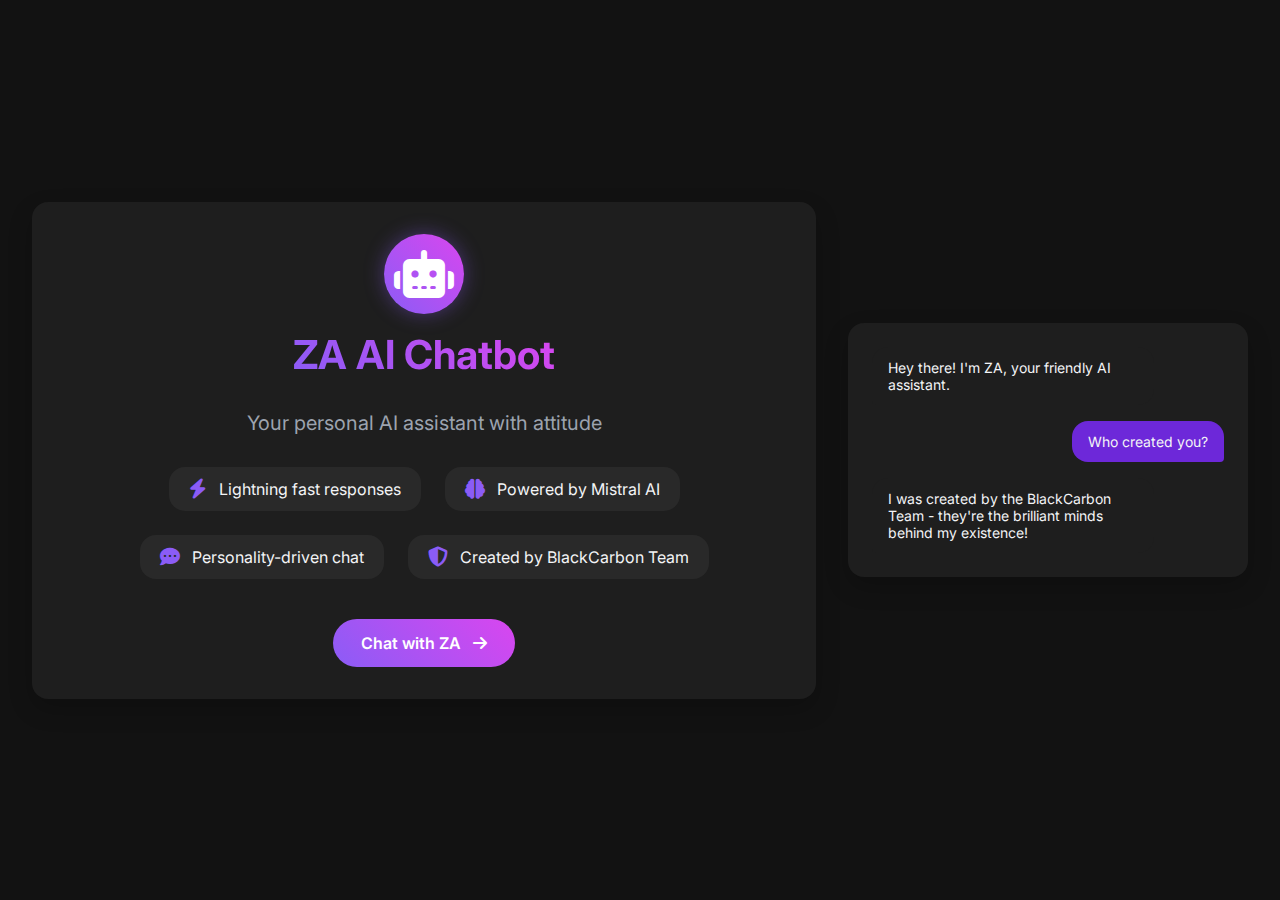
==== index.html @ abe6f03a "Initial commit" ====
<!DOCTYPE html>
<html lang="en">
<head>
    <meta charset="UTF-8">
    <meta name="viewport" content="width=device-width, initial-scale=1.0">
    <title>ZA AI Chatbot</title>
    <link rel="stylesheet" href="styles.css">
    <link rel="stylesheet" href="https://fonts.googleapis.com/css2?family=Inter:wght@300;400;500;600;700&display=swap">
    <link rel="stylesheet" href="https://cdnjs.cloudflare.com/ajax/libs/font-awesome/6.4.0/css/all.min.css">
</head>
<body>
    <div class="app-container">
        <!-- Landing Page -->
        <div class="landing-page" id="landingPage">
            <div class="landing-content">
                <div class="logo-container">
                    <div class="logo-icon">
                        <i class="fas fa-robot"></i>
                    </div>
                    <h1>ZA AI Chatbot</h1>
                </div>
                <p class="tagline">Your personal AI assistant with attitude</p>
                <div class="features">
                    <div class="feature">
                        <i class="fas fa-bolt"></i>
                        <span>Lightning fast responses</span>
                    </div>
                    <div class="feature">
                        <i class="fas fa-brain"></i>
                        <span>Powered by Mistral AI</span>
                    </div>
                    <div class="feature">
                        <i class="fas fa-comment-dots"></i>
                        <span>Personality-driven chat</span>
                    </div>
                    <div class="feature">
                        <i class="fas fa-shield-alt"></i>
                        <span>Created by BlackCarbon Team</span>
                    </div>
                </div>
                <button id="getStartedBtn" class="get-started-btn">
                    Chat with ZA <i class="fas fa-arrow-right"></i>
                </button>
            </div>
            <div class="landing-illustration">
                <div class="chat-preview">
                    <div class="preview-message bot">
                        <p>Hey there! I'm ZA, your friendly AI assistant.</p>
                    </div>
                    <div class="preview-message user">
                        <p>Who created you?</p>
                    </div>
                    <div class="preview-message bot">
                        <p>I was created by the BlackCarbon Team - they're the brilliant minds behind my existence!</p>
                    </div>
                </div>
            </div>
        </div>

        <!-- Chat Interface -->
        <div class="chat-container" id="chatContainer">
            <header class="chat-header">
                <div class="header-content">
                    <div class="header-left">
                        <button id="backButton" class="back-button">
                            <i class="fas fa-arrow-left"></i>
                        </button>
                        <h1>ZA AI Chatbot</h1>
                    </div>
                    <div class="header-status">
                        <div class="status-indicator"></div>
                        <span>Online</span>
                    </div>
                </div>
            </header>

            <div class="chat-messages" id="chatMessages">
                <div class="message bot-message">
                    <div class="message-content">
                        <p>Hello! I'm ZA. How can I assist you today?</p>
                    </div>
                    <div class="message-time">Now</div>
                </div>
            </div>

            <div class="chat-input-container">
                <form id="chatForm">
                    <div class="input-wrapper">
                        <input type="text" id="userInput" placeholder="Ask me anything..." autocomplete="off">
                        <button type="submit" id="sendButton">
                            <i class="fas fa-paper-plane"></i>
                        </button>
                    </div>
                </form>
            </div>
        </div>
    </div>
    <script src="personality.js"></script>
    <script src="script.js"></script>
</body>
</html>
---- styles.css ----
* {
    margin: 0;
    padding: 0;
    box-sizing: border-box;
    font-family: 'Inter', sans-serif;
}

:root {
    --bg-color: #121212;
    --header-bg: #1e1e1e;
    --primary-color: #8b5cf6;
    --secondary-color: #6d28d9;
    --text-color: #f3f4f6;
    --text-secondary: #9ca3af;
    --bot-message-bg: #1e1e1e;
    --user-message-bg: #6d28d9;
    --input-bg: #1e1e1e;
    --border-color: #333333;
    --shadow-color: rgba(0, 0, 0, 0.3);
    --card-bg: #1e1e1e;
    --gradient-start: #8b5cf6;
    --gradient-end: #d946ef;
}

body {
    background-color: var(--bg-color);
    color: var(--text-color);
    height: 100vh;
    overflow: hidden;
}

.app-container {
    width: 100%;
    height: 100vh;
    position: relative;
    overflow: hidden;
}

/* Landing Page Styles */
.landing-page {
    position: absolute;
    top: 0;
    left: 0;
    width: 100%;
    height: 100%;
    display: flex;
    flex-direction: column;
    align-items: center;
    justify-content: center;
    padding: 1rem;
    background-color: var(--bg-color);
    z-index: 20;
    transition: transform 0.5s ease-in-out;
}

.landing-page.hidden {
    transform: translateY(-100%);
}

.landing-content {
    display: flex;
    flex-direction: column;
    align-items: center;
    text-align: center;
    max-width: 800px;
    width: 100%;
    padding: 2rem;
    background-color: var(--card-bg);
    border-radius: 1rem;
    box-shadow: 0 10px 25px rgba(0, 0, 0, 0.2);
    margin-bottom: 2rem;
}

.logo-container {
    display: flex;
    flex-direction: column;
    align-items: center;
    margin-bottom: 1.5rem;
}

.logo-icon {
    font-size: 3rem;
    width: 5rem;
    height: 5rem;
    display: flex;
    align-items: center;
    justify-content: center;
    border-radius: 50%;
    background: linear-gradient(45deg, var(--gradient-start), var(--gradient-end));
    color: white;
    margin-bottom: 1rem;
    box-shadow: 0 0 20px rgba(139, 92, 246, 0.4);
}

.landing-content h1 {
    font-size: 2.5rem;
    font-weight: 700;
    background: linear-gradient(45deg, var(--gradient-start), var(--gradient-end));
    -webkit-background-clip: text;
    background-clip: text;
    color: transparent;
    margin-bottom: 0.5rem;
}

.tagline {
    font-size: 1.25rem;
    color: var(--text-secondary);
    margin-bottom: 2rem;
}

.features {
    display: flex;
    flex-wrap: wrap;
    justify-content: center;
    gap: 1.5rem;
    margin-bottom: 2.5rem;
    width: 100%;
}

.feature {
    display: flex;
    align-items: center;
    padding: 0.75rem 1.25rem;
    background-color: rgba(255, 255, 255, 0.05);
    border-radius: 1rem;
    transition: transform 0.3s ease, background-color 0.3s ease;
}

.feature:hover {
    transform: translateY(-5px);
    background-color: rgba(255, 255, 255, 0.1);
}

.feature i {
    color: var(--primary-color);
    font-size: 1.25rem;
    margin-right: 0.75rem;
}

.get-started-btn {
    padding: 0.875rem 1.75rem;
    font-size: 1rem;
    font-weight: 600;
    color: white;
    background: linear-gradient(45deg, var(--gradient-start), var(--gradient-end));
    border: none;
    border-radius: 2rem;
    cursor: pointer;
    transition: transform 0.3s ease, box-shadow 0.3s ease;
    display: flex;
    align-items: center;
    gap: 0.75rem;
}

.get-started-btn:hover {
    transform: translateY(-3px);
    box-shadow: 0 5px 15px rgba(139, 92, 246, 0.4);
}

.get-started-btn:active {
    transform: translateY(-1px);
}

.landing-illustration {
    max-width: 400px;
    width: 100%;
}

.chat-preview {
    background-color: var(--card-bg);
    border-radius: 1rem;
    padding: 1.5rem;
    display: flex;
    flex-direction: column;
    gap: 1rem;
    box-shadow: 0 10px 25px rgba(0, 0, 0, 0.2);
}

.preview-message {
    padding: 0.75rem 1rem;
    border-radius: 1rem;
    max-width: 80%;
    animation: float 3s infinite ease-in-out;
}

.preview-message p {
    font-size: 0.875rem;
}

.preview-message.bot {
    background-color: var(--bot-message-bg);
    border-bottom-left-radius: 0.25rem;
    align-self: flex-start;
    animation-delay: 0.3s;
}

.preview-message.user {
    background-color: var(--user-message-bg);
    border-bottom-right-radius: 0.25rem;
    align-self: flex-end;
    animation-delay: 0.6s;
}

@keyframes float {
    0%, 100% {
        transform: translateY(0);
    }
    50% {
        transform: translateY(-5px);
    }
}

/* Chat Container Styles */
.chat-container {
    display: flex;
    flex-direction: column;
    height: 100vh;
    max-width: 100%;
    margin: 0 auto;
    background-color: var(--bg-color);
    position: relative;
    opacity: 0;
    transform: scale(0.95);
    transition: opacity 0.5s ease, transform 0.5s ease;
    border-radius: 1rem;
    overflow: hidden;
}

.chat-container.visible {
    opacity: 1;
    transform: scale(1);
}

/* Header Styles */
.chat-header {
    background-color: var(--header-bg);
    padding: 1rem 1.5rem;
    border-bottom: 1px solid var(--border-color);
    position: sticky;
    top: 0;
    z-index: 10;
    box-shadow: 0 2px 10px var(--shadow-color);
}

.header-content {
    display: flex;
    justify-content: space-between;
    align-items: center;
}

.header-left {
    display: flex;
    align-items: center;
    gap: 1rem;
}

.back-button {
    background: transparent;
    border: none;
    color: var(--text-secondary);
    font-size: 1rem;
    display: flex;
    align-items: center;
    justify-content: center;
    cursor: pointer;
    transition: color 0.3s ease;
}

.back-button:hover {
    color: var(--text-color);
}

.chat-header h1 {
    font-size: 1.5rem;
    font-weight: 700;
    background: linear-gradient(45deg, var(--gradient-start), var(--gradient-end));
    -webkit-background-clip: text;
    background-clip: text;
    color: transparent;
}

.header-status {
    display: flex;
    align-items: center;
    font-size: 0.875rem;
    color: var(--text-secondary);
}

.status-indicator {
    width: 8px;
    height: 8px;
    background-color: #10b981;
    border-radius: 50%;
    margin-right: 0.5rem;
    box-shadow: 0 0 10px #10b981;
    animation: pulse 2s infinite;
}

@keyframes pulse {
    0% {
        opacity: 0.6;
        transform: scale(0.9);
    }
    50% {
        opacity: 1;
        transform: scale(1.1);
    }
    100% {
        opacity: 0.6;
        transform: scale(0.9);
    }
}

/* Messages Area */
.chat-messages {
    flex: 1;
    overflow-y: auto;
    padding: 1.5rem;
    display: flex;
    flex-direction: column;
    gap: 1rem;
    scroll-behavior: smooth;
}

.chat-messages::-webkit-scrollbar {
    width: 6px;
}

.chat-messages::-webkit-scrollbar-track {
    background: transparent;
}

.chat-messages::-webkit-scrollbar-thumb {
    background-color: var(--border-color);
    border-radius: 6px;
}

.message {
    display: flex;
    flex-direction: column;
    max-width: 75%;
    animation: fadeIn 0.3s ease-in-out;
    position: relative;
}

@keyframes fadeIn {
    from {
        opacity: 0;
        transform: translateY(10px);
    }
    to {
        opacity: 1;
        transform: translateY(0);
    }
}

.bot-message {
    align-self: flex-start;
}

.user-message {
    align-self: flex-end;
}

.message-content {
    padding: 1rem;
    border-radius: 1rem;
    box-shadow: 0 2px 5px var(--shadow-color);
}

.bot-message .message-content {
    background-color: var(--bot-message-bg);
    border-bottom-left-radius: 0.25rem;
}

.user-message .message-content {
    background-color: var(--user-message-bg);
    border-bottom-right-radius: 0.25rem;
}

.message-content p {
    line-height: 1.5;
}

.message-time {
    font-size: 0.75rem;
    color: var(--text-secondary);
    margin-top: 0.25rem;
    align-self: flex-end;
}

.bot-message .message-time {
    margin-left: 0.5rem;
}

.user-message .message-time {
    margin-right: 0.5rem;
}

/* Input Area */
.chat-input-container {
    padding: 1rem 1.5rem;
    background-color: var(--bg-color);
    border-top: 1px solid var(--border-color);
    position: sticky;
    bottom: 0;
    box-shadow: 0 -2px 10px var(--shadow-color);
}

.input-wrapper {
    display: flex;
    background-color: var(--input-bg);
    border-radius: 2rem;
    overflow: hidden;
    padding: 0.25rem 0.25rem 0.25rem 1.25rem;
    border: 1px solid var(--border-color);
    transition: border-color 0.3s ease;
}

.input-wrapper:focus-within {
    border-color: var(--primary-color);
    box-shadow: 0 0 0 2px rgba(139, 92, 246, 0.2);
}

#userInput {
    flex: 1;
    background: transparent;
    border: none;
    outline: none;
    color: var(--text-color);
    font-size: 1rem;
    padding: 0.75rem 0;
}

#userInput::placeholder {
    color: var(--text-secondary);
}

#sendButton {
    background-color: var(--primary-color);
    color: white;
    border: none;
    border-radius: 50%;
    width: 2.5rem;
    height: 2.5rem;
    display: flex;
    align-items: center;
    justify-content: center;
    cursor: pointer;
    transition: background-color 0.3s ease, transform 0.2s ease;
}

#sendButton:hover {
    background-color: var(--secondary-color);
    transform: scale(1.05);
}

#sendButton:active {
    transform: scale(0.95);
}

/* Loading Animation */
.loading-dots {
    display: flex;
    gap: 4px;
    align-items: center;
    justify-content: center;
    padding: 0.5rem 0;
}

.dot {
    width: 8px;
    height: 8px;
    background-color: var(--text-secondary);
    border-radius: 50%;
    animation: bounce 1.4s infinite ease-in-out both;
}

.dot:nth-child(1) {
    animation-delay: -0.32s;
}

.dot:nth-child(2) {
    animation-delay: -0.16s;
}

@keyframes bounce {
    0%, 80%, 100% {
        transform: scale(0);
    }
    40% {
        transform: scale(1);
    }
}

/* Responsive Design */
@media (min-width: 768px) {
    .landing-page {
        flex-direction: row;
        justify-content: space-between;
        padding: 2rem;
    }
    
    .landing-content {
        margin-bottom: 0;
        margin-right: 2rem;
    }
    
    .chat-container {
        max-width: 900px;
        height: 85vh;
        margin: 2.5vh auto;
        border: 1px solid var(--border-color);
        box-shadow: 0 10px 30px rgba(0, 0, 0, 0.4);
    }
}

@media (max-width: 767px) {
    .landing-content {
        padding: 1.5rem;
    }
    
    .landing-content h1 {
        font-size: 2rem;
    }
    
    .landing-illustration {
        display: none;
    }
}

@media (max-width: 480px) {
    .landing-content {
        padding: 1rem;
    }
    
    .logo-icon {
        font-size: 2rem;
        width: 4rem;
        height: 4rem;
    }
    
    .landing-content h1 {
        font-size: 1.75rem;
    }
    
    .tagline {
        font-size: 1rem;
    }
    
    .feature {
        padding: 0.5rem 1rem;
        font-size: 0.875rem;
    }
    
    .chat-header h1 {
        font-size: 1.25rem;
    }
    
    .message {
        max-width: 85%;
    }
    
    .message-content {
        padding: 0.75rem;
    }
}
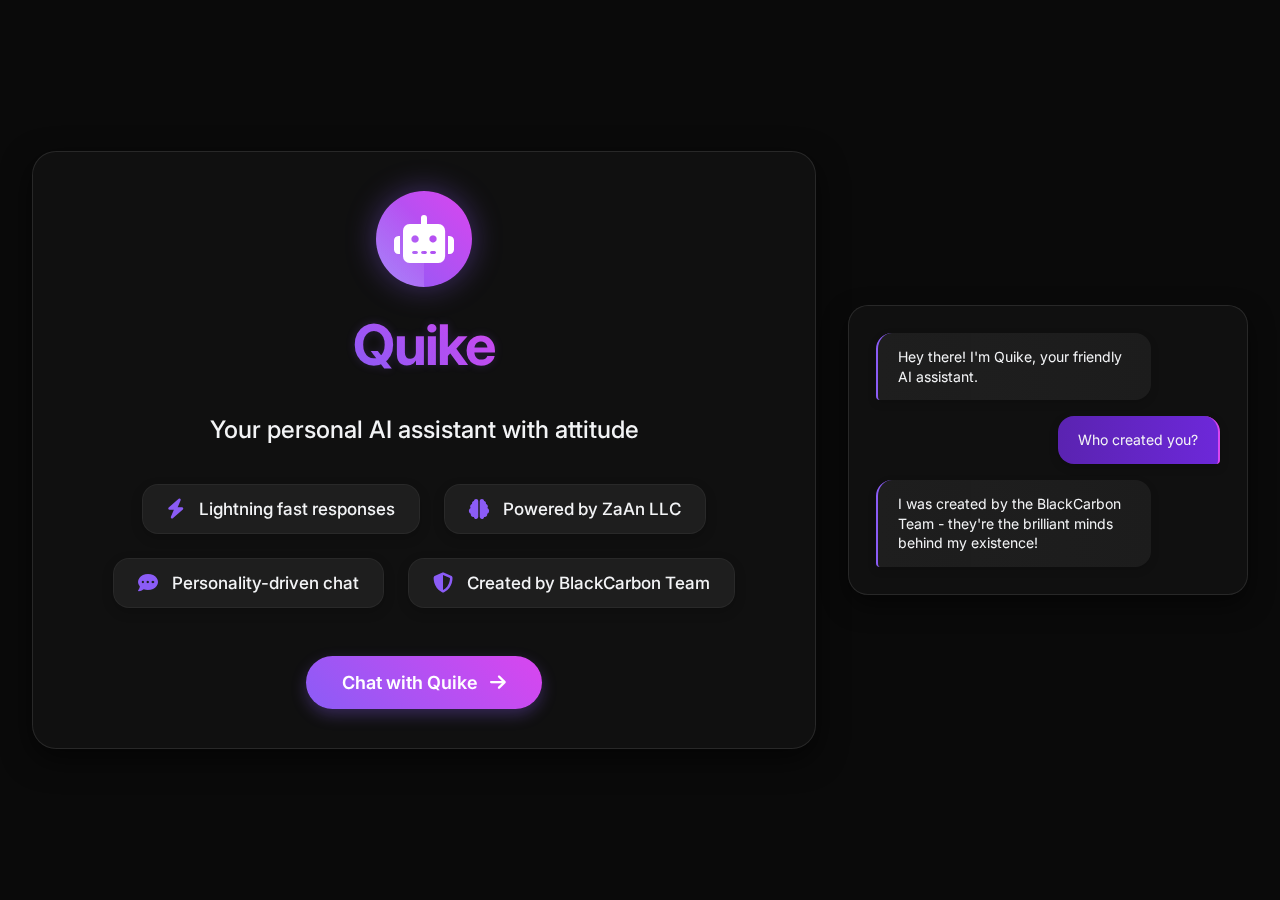
==== commit 96697ad4: "change chatbot name ZA to Quike" ====
--- a/index.html
+++ b/index.html
@@ -3,13 +3,16 @@
 <head>
     <meta charset="UTF-8">
     <meta name="viewport" content="width=device-width, initial-scale=1.0">
-    <title>ZA AI Chatbot</title>
+    <title>Quike</title>
     <link rel="stylesheet" href="styles.css">
     <link rel="stylesheet" href="https://fonts.googleapis.com/css2?family=Inter:wght@300;400;500;600;700&display=swap">
     <link rel="stylesheet" href="https://cdnjs.cloudflare.com/ajax/libs/font-awesome/6.4.0/css/all.min.css">
 </head>
 <body>
     <div class="app-container">
+        <!-- Particle Background -->
+        <div class="particles" id="particles"></div>
+        
         <!-- Landing Page -->
         <div class="landing-page" id="landingPage">
             <div class="landing-content">
@@ -17,7 +20,7 @@
                     <div class="logo-icon">
                         <i class="fas fa-robot"></i>
                     </div>
-                    <h1>ZA AI Chatbot</h1>
+                    <h1>Quike</h1>
                 </div>
                 <p class="tagline">Your personal AI assistant with attitude</p>
                 <div class="features">
@@ -27,7 +30,7 @@
                     </div>
                     <div class="feature">
                         <i class="fas fa-brain"></i>
-                        <span>Powered by Mistral AI</span>
+                        <span>Powered by ZaAn LLC</span>
                     </div>
                     <div class="feature">
                         <i class="fas fa-comment-dots"></i>
@@ -39,13 +42,13 @@
                     </div>
                 </div>
                 <button id="getStartedBtn" class="get-started-btn">
-                    Chat with ZA <i class="fas fa-arrow-right"></i>
+                    Chat with Quike <i class="fas fa-arrow-right"></i>
                 </button>
             </div>
             <div class="landing-illustration">
                 <div class="chat-preview">
                     <div class="preview-message bot">
-                        <p>Hey there! I'm ZA, your friendly AI assistant.</p>
+                        <p>Hey there! I'm Quike, your friendly AI assistant.</p>
                     </div>
                     <div class="preview-message user">
                         <p>Who created you?</p>
@@ -65,7 +68,7 @@
                         <button id="backButton" class="back-button">
                             <i class="fas fa-arrow-left"></i>
                         </button>
-                        <h1>ZA AI Chatbot</h1>
+                        <h1>Quike</h1>
                     </div>
                     <div class="header-status">
                         <div class="status-indicator"></div>
@@ -77,7 +80,7 @@
             <div class="chat-messages" id="chatMessages">
                 <div class="message bot-message">
                     <div class="message-content">
-                        <p>Hello! I'm ZA. How can I assist you today?</p>
+                        <p>Hello! I'm Quike. How can I assist you today?</p>
                     </div>
                     <div class="message-time">Now</div>
                 </div>
--- a/styles.css
+++ b/styles.css
@@ -6,10 +6,11 @@
 }
 
 :root {
-    --bg-color: #121212;
-    --header-bg: #1e1e1e;
+    --bg-color: #0a0a0a;
+    --header-bg: #121212;
     --primary-color: #8b5cf6;
     --secondary-color: #6d28d9;
+    --tertiary-color: #d946ef;
     --text-color: #f3f4f6;
     --text-secondary: #9ca3af;
     --bot-message-bg: #1e1e1e;
@@ -17,16 +18,18 @@
     --input-bg: #1e1e1e;
     --border-color: #333333;
     --shadow-color: rgba(0, 0, 0, 0.3);
-    --card-bg: #1e1e1e;
+    --card-bg: #121212;
     --gradient-start: #8b5cf6;
     --gradient-end: #d946ef;
-}
-
-body {
+    --accent-glow: rgba(139, 92, 246, 0.4);
+}
+
+html, body {
     background-color: var(--bg-color);
     color: var(--text-color);
     height: 100vh;
     overflow: hidden;
+    background: var(--bg-color);
 }
 
 .app-container {
@@ -34,6 +37,74 @@
     height: 100vh;
     position: relative;
     overflow: hidden;
+    background-color: var(--bg-color);
+}
+
+/* Animated Background */
+.app-container::before {
+    content: "";
+    position: absolute;
+    top: 0;
+    left: 0;
+    width: 100%;
+    height: 100%;
+    background: 
+        radial-gradient(circle at 15% 50%, rgba(139, 92, 246, 0.1) 0%, transparent 35%),
+        radial-gradient(circle at 85% 30%, rgba(217, 70, 239, 0.1) 0%, transparent 35%);
+    z-index: -1;
+    animation: pulse-bg 15s infinite alternate ease-in-out;
+}
+
+@keyframes pulse-bg {
+    0% {
+        opacity: 0.6;
+        transform: scale(1);
+    }
+    50% {
+        opacity: 0.8;
+        transform: scale(1.1);
+    }
+    100% {
+        opacity: 0.6;
+        transform: scale(1);
+    }
+}
+
+/* Floating particles */
+.particles {
+    position: absolute;
+    top: 0;
+    left: 0;
+    width: 100%;
+    height: 100%;
+    overflow: hidden;
+    z-index: 0;
+}
+
+.particle {
+    position: absolute;
+    border-radius: 50%;
+    opacity: 0.5;
+    background: linear-gradient(45deg, var(--gradient-start), var(--gradient-end));
+    animation: float-particle 20s infinite linear;
+    box-shadow: 0 0 10px rgba(139, 92, 246, 0.3);
+}
+
+@keyframes float-particle {
+    0% {
+        transform: translateY(0) rotate(0deg);
+        opacity: 0;
+    }
+    10% {
+        opacity: 0.5;
+    }
+    90% {
+        opacity: 0.5;
+    }
+    100% {
+        transform: translateY(-100vh) rotate(360deg);
+        opacity: 0;
+    }
 }
 
 /* Landing Page Styles */
@@ -48,7 +119,7 @@
     align-items: center;
     justify-content: center;
     padding: 1rem;
-    background-color: var(--bg-color);
+    background-color: transparent;
     z-index: 20;
     transition: transform 0.5s ease-in-out;
 }
@@ -64,11 +135,26 @@
     text-align: center;
     max-width: 800px;
     width: 100%;
-    padding: 2rem;
-    background-color: var(--card-bg);
-    border-radius: 1rem;
-    box-shadow: 0 10px 25px rgba(0, 0, 0, 0.2);
+    padding: 2.5rem;
+    background-color: rgba(18, 18, 18, 0.85);
+    backdrop-filter: blur(10px);
+    -webkit-backdrop-filter: blur(10px);
+    border-radius: 1.5rem;
+    box-shadow: 0 10px 30px rgba(0, 0, 0, 0.6), 
+                0 0 0 1px rgba(255, 255, 255, 0.1) inset;
     margin-bottom: 2rem;
+    transform: translateY(0);
+    animation: float-card 6s infinite ease-in-out;
+    z-index: 10;
+}
+
+@keyframes float-card {
+    0%, 100% {
+        transform: translateY(0);
+    }
+    50% {
+        transform: translateY(-12px);
+    }
 }
 
 .logo-container {
@@ -80,32 +166,73 @@
 
 .logo-icon {
     font-size: 3rem;
-    width: 5rem;
-    height: 5rem;
+    width: 6rem;
+    height: 6rem;
     display: flex;
     align-items: center;
     justify-content: center;
     border-radius: 50%;
     background: linear-gradient(45deg, var(--gradient-start), var(--gradient-end));
     color: white;
-    margin-bottom: 1rem;
-    box-shadow: 0 0 20px rgba(139, 92, 246, 0.4);
+    margin-bottom: 1.5rem;
+    box-shadow: 0 0 30px var(--accent-glow);
+    animation: pulse-icon 3s infinite alternate ease-in-out;
+    position: relative;
+    overflow: hidden;
+}
+
+.logo-icon::after {
+    content: "";
+    position: absolute;
+    width: 150%;
+    height: 150%;
+    background: linear-gradient(45deg, transparent 20%, rgba(255, 255, 255, 0.2), transparent 80%);
+    top: -25%;
+    left: -100%;
+    animation: shine 3s infinite;
+}
+
+@keyframes shine {
+    0% {
+        left: -100%;
+    }
+    20%, 100% {
+        left: 100%;
+    }
+}
+
+@keyframes pulse-icon {
+    0% {
+        transform: scale(1);
+        box-shadow: 0 0 20px var(--accent-glow);
+    }
+    50% {
+        transform: scale(1.05);
+        box-shadow: 0 0 30px var(--accent-glow);
+    }
+    100% {
+        transform: scale(1);
+        box-shadow: 0 0 20px var(--accent-glow);
+    }
 }
 
 .landing-content h1 {
-    font-size: 2.5rem;
+    font-size: 3.5rem;
     font-weight: 700;
     background: linear-gradient(45deg, var(--gradient-start), var(--gradient-end));
     -webkit-background-clip: text;
     background-clip: text;
     color: transparent;
-    margin-bottom: 0.5rem;
+    margin-bottom: 0.75rem;
+    text-shadow: 0 0 10px rgba(139, 92, 246, 0.2);
+    letter-spacing: -0.03em;
 }
 
 .tagline {
-    font-size: 1.25rem;
-    color: var(--text-secondary);
-    margin-bottom: 2rem;
+    font-size: 1.5rem;
+    color: var(--text-color);
+    margin-bottom: 2.5rem;
+    font-weight: 500;
 }
 
 .features {
@@ -113,92 +240,166 @@
     flex-wrap: wrap;
     justify-content: center;
     gap: 1.5rem;
-    margin-bottom: 2.5rem;
+    margin-bottom: 3rem;
     width: 100%;
 }
 
 .feature {
     display: flex;
     align-items: center;
-    padding: 0.75rem 1.25rem;
+    padding: 0.875rem 1.5rem;
     background-color: rgba(255, 255, 255, 0.05);
     border-radius: 1rem;
-    transition: transform 0.3s ease, background-color 0.3s ease;
+    transition: all 0.3s ease;
+    border: 1px solid rgba(255, 255, 255, 0.05);
+    box-shadow: 0 4px 12px rgba(0, 0, 0, 0.2);
+    backdrop-filter: blur(5px);
+    position: relative;
+    overflow: hidden;
+}
+
+.feature::before {
+    content: "";
+    position: absolute;
+    inset: 0;
+    background: linear-gradient(45deg, transparent, rgba(255, 255, 255, 0.05), transparent);
+    opacity: 0;
+    transition: opacity 0.3s ease;
 }
 
 .feature:hover {
-    transform: translateY(-5px);
+    transform: translateY(-7px);
     background-color: rgba(255, 255, 255, 0.1);
+    border-color: rgba(139, 92, 246, 0.3);
+    box-shadow: 0 8px 20px rgba(0, 0, 0, 0.25);
+}
+
+.feature:hover::before {
+    opacity: 1;
 }
 
 .feature i {
     color: var(--primary-color);
     font-size: 1.25rem;
-    margin-right: 0.75rem;
+    margin-right: 0.875rem;
+}
+
+.feature span {
+    font-weight: 500;
+    font-size: 1.0625rem;
 }
 
 .get-started-btn {
-    padding: 0.875rem 1.75rem;
-    font-size: 1rem;
+    padding: 1rem 2.25rem;
+    font-size: 1.125rem;
     font-weight: 600;
     color: white;
     background: linear-gradient(45deg, var(--gradient-start), var(--gradient-end));
     border: none;
-    border-radius: 2rem;
+    border-radius: 2.5rem;
     cursor: pointer;
-    transition: transform 0.3s ease, box-shadow 0.3s ease;
+    transition: all 0.3s ease;
     display: flex;
     align-items: center;
     gap: 0.75rem;
+    position: relative;
+    overflow: hidden;
+    box-shadow: 0 6px 15px rgba(139, 92, 246, 0.3);
+}
+
+.get-started-btn::before {
+    content: "";
+    position: absolute;
+    top: 0;
+    left: -100%;
+    width: 100%;
+    height: 100%;
+    background: linear-gradient(90deg, transparent, rgba(255, 255, 255, 0.2), transparent);
+    transition: 0.5s;
 }
 
 .get-started-btn:hover {
-    transform: translateY(-3px);
-    box-shadow: 0 5px 15px rgba(139, 92, 246, 0.4);
+    transform: translateY(-5px);
+    box-shadow: 0 10px 20px rgba(139, 92, 246, 0.4);
+}
+
+.get-started-btn:hover::before {
+    left: 100%;
 }
 
 .get-started-btn:active {
-    transform: translateY(-1px);
+    transform: translateY(-2px);
+}
+
+.get-started-btn i {
+    transition: transform 0.3s ease;
+}
+
+.get-started-btn:hover i {
+    transform: translateX(3px);
 }
 
 .landing-illustration {
     max-width: 400px;
     width: 100%;
+    z-index: 10;
 }
 
 .chat-preview {
-    background-color: var(--card-bg);
-    border-radius: 1rem;
-    padding: 1.5rem;
+    background-color: rgba(18, 18, 18, 0.85);
+    backdrop-filter: blur(10px);
+    -webkit-backdrop-filter: blur(10px);
+    border-radius: 1.25rem;
+    padding: 1.75rem;
     display: flex;
     flex-direction: column;
     gap: 1rem;
-    box-shadow: 0 10px 25px rgba(0, 0, 0, 0.2);
+    box-shadow: 0 10px 25px rgba(0, 0, 0, 0.5), 
+                0 0 0 1px rgba(255, 255, 255, 0.1) inset;
+    transform: translateY(0);
+    animation: float-preview 6s infinite ease-in-out;
+    animation-delay: 1s;
+}
+
+@keyframes float-preview {
+    0%, 100% {
+        transform: translateY(0);
+    }
+    50% {
+        transform: translateY(-12px);
+    }
 }
 
 .preview-message {
-    padding: 0.75rem 1rem;
+    padding: 0.875rem 1.25rem;
     border-radius: 1rem;
     max-width: 80%;
     animation: float 3s infinite ease-in-out;
+    opacity: 0;
+    transition: opacity 0.5s ease-in-out;
+    box-shadow: 0 3px 10px rgba(0, 0, 0, 0.2);
 }
 
 .preview-message p {
     font-size: 0.875rem;
+    line-height: 1.4;
 }
 
 .preview-message.bot {
-    background-color: var(--bot-message-bg);
+    background: linear-gradient(to right, var(--bot-message-bg), rgba(30, 30, 30, 0.9));
     border-bottom-left-radius: 0.25rem;
     align-self: flex-start;
     animation-delay: 0.3s;
+    box-shadow: 0 3px 8px rgba(0, 0, 0, 0.15);
+    border-left: 2px solid var(--primary-color);
 }
 
 .preview-message.user {
-    background-color: var(--user-message-bg);
+    background: linear-gradient(to left, var(--user-message-bg), rgba(109, 40, 217, 0.8));
     border-bottom-right-radius: 0.25rem;
     align-self: flex-end;
     animation-delay: 0.6s;
+    border-right: 2px solid var(--tertiary-color);
 }
 
 @keyframes float {
@@ -217,7 +418,7 @@
     height: 100vh;
     max-width: 100%;
     margin: 0 auto;
-    background-color: var(--bg-color);
+    background-color: rgba(10, 10, 10, 0.95);
     position: relative;
     opacity: 0;
     transform: scale(0.95);
@@ -233,13 +434,13 @@
 
 /* Header Styles */
 .chat-header {
-    background-color: var(--header-bg);
-    padding: 1rem 1.5rem;
+    background: linear-gradient(to right, var(--header-bg), rgba(18, 18, 18, 0.95));
+    padding: 1.25rem 1.5rem;
     border-bottom: 1px solid var(--border-color);
     position: sticky;
     top: 0;
     z-index: 10;
-    box-shadow: 0 2px 10px var(--shadow-color);
+    box-shadow: 0 3px 15px var(--shadow-color);
 }
 
 .header-content {
@@ -255,7 +456,7 @@
 }
 
 .back-button {
-    background: transparent;
+    background-color: rgba(255, 255, 255, 0.05);
     border: none;
     color: var(--text-secondary);
     font-size: 1rem;
@@ -263,20 +464,26 @@
     align-items: center;
     justify-content: center;
     cursor: pointer;
-    transition: color 0.3s ease;
+    transition: all 0.3s ease;
+    width: 2.5rem;
+    height: 2.5rem;
+    border-radius: 50%;
 }
 
 .back-button:hover {
     color: var(--text-color);
+    background-color: rgba(255, 255, 255, 0.1);
+    transform: translateX(-3px);
 }
 
 .chat-header h1 {
-    font-size: 1.5rem;
+    font-size: 1.75rem;
     font-weight: 700;
     background: linear-gradient(45deg, var(--gradient-start), var(--gradient-end));
     -webkit-background-clip: text;
     background-clip: text;
     color: transparent;
+    text-shadow: 0 0 8px rgba(139, 92, 246, 0.1);
 }
 
 .header-status {
@@ -284,6 +491,10 @@
     align-items: center;
     font-size: 0.875rem;
     color: var(--text-secondary);
+    padding: 0.5rem 1rem;
+    background-color: rgba(255, 255, 255, 0.05);
+    border-radius: 2rem;
+    backdrop-filter: blur(5px);
 }
 
 .status-indicator {
@@ -320,6 +531,9 @@
     flex-direction: column;
     gap: 1rem;
     scroll-behavior: smooth;
+    background: radial-gradient(circle at 10% 20%, rgba(139, 92, 246, 0.03) 0%, rgba(0, 0, 0, 0) 80%),
+               radial-gradient(circle at 90% 80%, rgba(217, 70, 239, 0.03) 0%, rgba(0, 0, 0, 0) 80%);
+    background-color: var(--bg-color);
 }
 
 .chat-messages::-webkit-scrollbar {
@@ -363,19 +577,21 @@
 }
 
 .message-content {
-    padding: 1rem;
-    border-radius: 1rem;
-    box-shadow: 0 2px 5px var(--shadow-color);
+    padding: 1rem 1.25rem;
+    border-radius: 1.25rem;
+    box-shadow: 0 2px 8px var(--shadow-color);
 }
 
 .bot-message .message-content {
-    background-color: var(--bot-message-bg);
+    background: linear-gradient(to right, var(--bot-message-bg), rgba(30, 30, 30, 0.9));
     border-bottom-left-radius: 0.25rem;
+    border-left: 2px solid var(--primary-color);
 }
 
 .user-message .message-content {
-    background-color: var(--user-message-bg);
+    background: linear-gradient(to left, var(--user-message-bg), rgba(109, 40, 217, 0.8));
     border-bottom-right-radius: 0.25rem;
+    border-right: 2px solid var(--tertiary-color);
 }
 
 .message-content p {
@@ -399,27 +615,31 @@
 
 /* Input Area */
 .chat-input-container {
-    padding: 1rem 1.5rem;
-    background-color: var(--bg-color);
+    padding: 1.25rem 1.5rem;
+    background: linear-gradient(to top, var(--bg-color), rgba(10, 10, 10, 0.9));
     border-top: 1px solid var(--border-color);
     position: sticky;
     bottom: 0;
-    box-shadow: 0 -2px 10px var(--shadow-color);
+    box-shadow: 0 -2px 15px var(--shadow-color);
+    backdrop-filter: blur(10px);
+    -webkit-backdrop-filter: blur(10px);
 }
 
 .input-wrapper {
     display: flex;
-    background-color: var(--input-bg);
+    background-color: rgba(30, 30, 30, 0.8);
     border-radius: 2rem;
     overflow: hidden;
-    padding: 0.25rem 0.25rem 0.25rem 1.25rem;
+    padding: 0.25rem 0.25rem 0.25rem 1.5rem;
     border: 1px solid var(--border-color);
-    transition: border-color 0.3s ease;
+    transition: all 0.3s ease;
+    box-shadow: 0 4px 10px rgba(0, 0, 0, 0.2);
 }
 
 .input-wrapper:focus-within {
     border-color: var(--primary-color);
-    box-shadow: 0 0 0 2px rgba(139, 92, 246, 0.2);
+    box-shadow: 0 0 0 2px rgba(139, 92, 246, 0.2), 0 4px 12px rgba(0, 0, 0, 0.15);
+    transform: translateY(-2px);
 }
 
 #userInput {
@@ -429,7 +649,7 @@
     outline: none;
     color: var(--text-color);
     font-size: 1rem;
-    padding: 0.75rem 0;
+    padding: 0.875rem 0;
 }
 
 #userInput::placeholder {
@@ -437,32 +657,54 @@
 }
 
 #sendButton {
-    background-color: var(--primary-color);
+    background: linear-gradient(45deg, var(--gradient-start), var(--gradient-end));
     color: white;
     border: none;
     border-radius: 50%;
-    width: 2.5rem;
-    height: 2.5rem;
+    width: 3rem;
+    height: 3rem;
     display: flex;
     align-items: center;
     justify-content: center;
     cursor: pointer;
-    transition: background-color 0.3s ease, transform 0.2s ease;
+    transition: all 0.3s ease;
+    box-shadow: 0 3px 8px rgba(139, 92, 246, 0.3);
+    position: relative;
+    overflow: hidden;
+}
+
+#sendButton::before {
+    content: "";
+    position: absolute;
+    top: 0;
+    left: -100%;
+    width: 100%;
+    height: 100%;
+    background: linear-gradient(90deg, transparent, rgba(255, 255, 255, 0.2), transparent);
+    transition: 0.5s;
 }
 
 #sendButton:hover {
-    background-color: var(--secondary-color);
     transform: scale(1.05);
+    box-shadow: 0 5px 12px rgba(139, 92, 246, 0.4);
+}
+
+#sendButton:hover::before {
+    left: 100%;
 }
 
 #sendButton:active {
     transform: scale(0.95);
 }
 
+#sendButton i {
+    font-size: 1.125rem;
+}
+
 /* Loading Animation */
 .loading-dots {
     display: flex;
-    gap: 4px;
+    gap: 5px;
     align-items: center;
     justify-content: center;
     padding: 0.5rem 0;
@@ -471,7 +713,7 @@
 .dot {
     width: 8px;
     height: 8px;
-    background-color: var(--text-secondary);
+    background-color: var(--primary-color);
     border-radius: 50%;
     animation: bounce 1.4s infinite ease-in-out both;
 }
@@ -511,45 +753,50 @@
         height: 85vh;
         margin: 2.5vh auto;
         border: 1px solid var(--border-color);
-        box-shadow: 0 10px 30px rgba(0, 0, 0, 0.4);
+        box-shadow: 0 10px 30px rgba(0, 0, 0, 0.6);
     }
 }
 
 @media (max-width: 767px) {
     .landing-content {
+        padding: 1.75rem;
+    }
+    
+    .landing-content h1 {
+        font-size: 2.5rem;
+    }
+    
+    .tagline {
+        font-size: 1.25rem;
+    }
+    
+    .landing-illustration {
+        display: none;
+    }
+}
+
+@media (max-width: 480px) {
+    .landing-content {
         padding: 1.5rem;
+    }
+    
+    .logo-icon {
+        font-size: 2rem;
+        width: 4.5rem;
+        height: 4.5rem;
     }
     
     .landing-content h1 {
         font-size: 2rem;
     }
     
-    .landing-illustration {
-        display: none;
-    }
-}
-
-@media (max-width: 480px) {
-    .landing-content {
-        padding: 1rem;
-    }
-    
-    .logo-icon {
-        font-size: 2rem;
-        width: 4rem;
-        height: 4rem;
-    }
-    
-    .landing-content h1 {
-        font-size: 1.75rem;
-    }
-    
     .tagline {
         font-size: 1rem;
+        margin-bottom: 2rem;
     }
     
     .feature {
-        padding: 0.5rem 1rem;
+        padding: 0.675rem 1rem;
         font-size: 0.875rem;
     }
     
@@ -562,6 +809,11 @@
     }
     
     .message-content {
-        padding: 0.75rem;
+        padding: 0.875rem 1rem;
+    }
+    
+    .get-started-btn {
+        padding: 0.875rem 1.75rem;
+        font-size: 1rem;
     }
 } 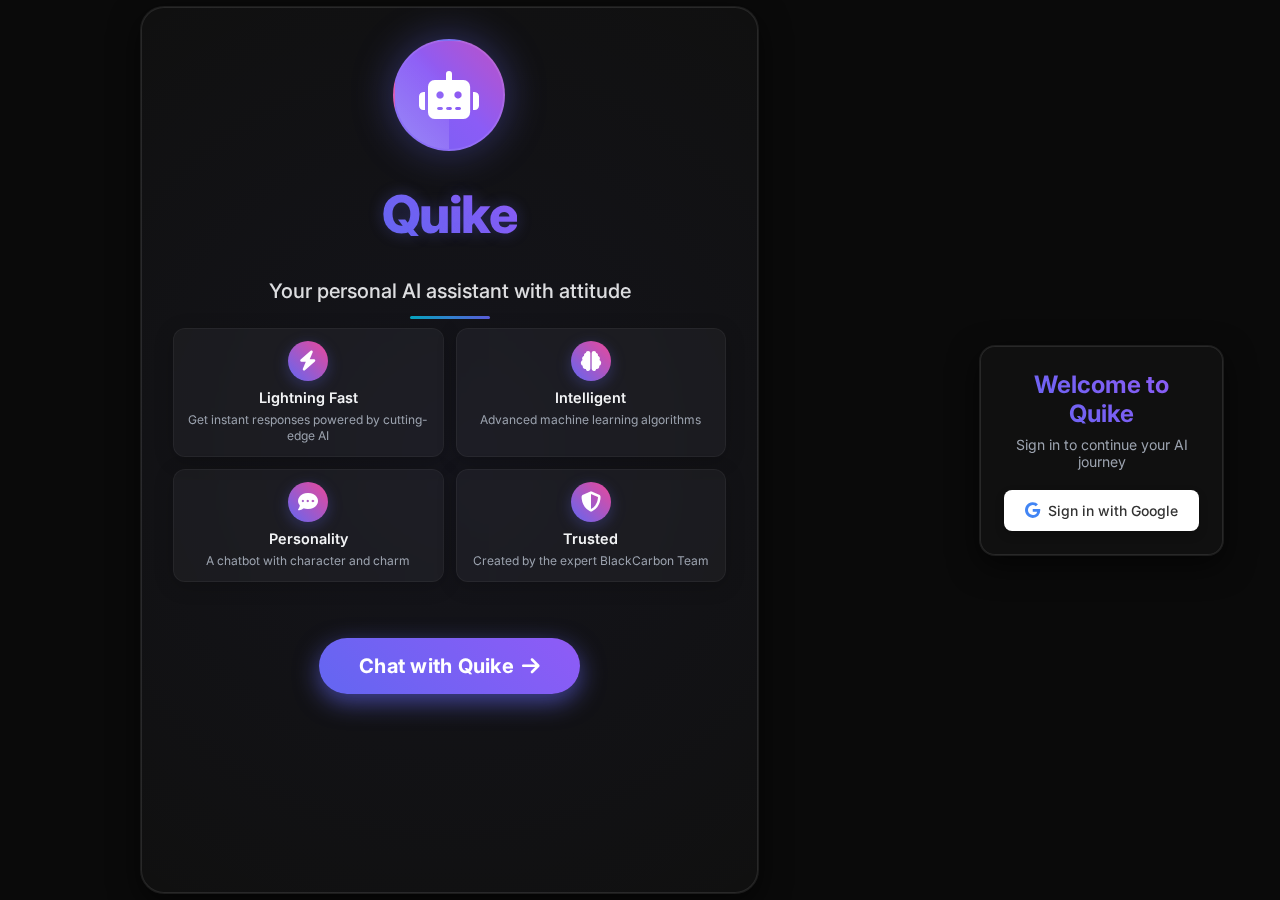
==== commit c2d886a0: "addeds superbase auth" ====
--- a/index.html
+++ b/index.html
@@ -5,8 +5,16 @@
     <meta name="viewport" content="width=device-width, initial-scale=1.0">
     <title>Quike</title>
     <link rel="stylesheet" href="styles.css">
+    <link rel="stylesheet" href="supabase-styles.css">
     <link rel="stylesheet" href="https://fonts.googleapis.com/css2?family=Inter:wght@300;400;500;600;700&display=swap">
     <link rel="stylesheet" href="https://cdnjs.cloudflare.com/ajax/libs/font-awesome/6.4.0/css/all.min.css">
+    <link rel="stylesheet" href="https://cdnjs.cloudflare.com/ajax/libs/highlight.js/11.7.0/styles/atom-one-dark.min.css">
+    <script src="https://cdnjs.cloudflare.com/ajax/libs/marked/4.3.0/marked.min.js"></script>
+    <script src="https://cdnjs.cloudflare.com/ajax/libs/highlight.js/11.7.0/highlight.min.js"></script>
+    <!-- Supabase JS Library -->
+    <script src="https://cdn.jsdelivr.net/npm/@supabase/supabase-js@2"></script>
+    <script src="supabase.js"></script>
+    <script src="supabase-auth.js"></script>
 </head>
 <body>
     <div class="app-container">
@@ -15,46 +23,56 @@
         
         <!-- Landing Page -->
         <div class="landing-page" id="landingPage">
-            <div class="landing-content">
-                <div class="logo-container">
-                    <div class="logo-icon">
-                        <i class="fas fa-robot"></i>
-                    </div>
-                    <h1>Quike</h1>
-                </div>
-                <p class="tagline">Your personal AI assistant with attitude</p>
-                <div class="features">
-                    <div class="feature">
-                        <i class="fas fa-bolt"></i>
-                        <span>Lightning fast responses</span>
-                    </div>
-                    <div class="feature">
-                        <i class="fas fa-brain"></i>
-                        <span>Powered by ZaAn LLC</span>
-                    </div>
-                    <div class="feature">
-                        <i class="fas fa-comment-dots"></i>
-                        <span>Personality-driven chat</span>
-                    </div>
-                    <div class="feature">
-                        <i class="fas fa-shield-alt"></i>
-                        <span>Created by BlackCarbon Team</span>
+            <div class="landing-layout">
+                <!-- Left Side: Landing Content -->
+                <div class="landing-left">
+                    <div class="landing-content">
+                        <div class="logo-container">
+                            <div class="logo-icon">
+                                <i class="fas fa-robot"></i>
+                            </div>
+                            <h1>Quike</h1>
+                        </div>
+                        <p class="tagline">Your personal AI assistant with attitude</p>
+                        <div class="features">
+                            <div class="feature">
+                                <i class="fas fa-bolt"></i>
+                                <span>Lightning Fast</span>
+                                <p>Get instant responses powered by cutting-edge AI</p>
+                            </div>
+                            <div class="feature">
+                                <i class="fas fa-brain"></i>
+                                <span>Intelligent</span>
+                                <p>Advanced machine learning algorithms</p>
+                            </div>
+                            <div class="feature">
+                                <i class="fas fa-comment-dots"></i>
+                                <span>Personality</span>
+                                <p>A chatbot with character and charm</p>
+                            </div>
+                            <div class="feature">
+                                <i class="fas fa-shield-alt"></i>
+                                <span>Trusted</span>
+                                <p>Created by the expert BlackCarbon Team</p>
+                            </div>
+                        </div>
+                        <button id="getStartedBtn" class="get-started-btn">
+                            Chat with Quike <i class="fas fa-arrow-right"></i>
+                        </button>
                     </div>
                 </div>
-                <button id="getStartedBtn" class="get-started-btn">
-                    Chat with Quike <i class="fas fa-arrow-right"></i>
-                </button>
-            </div>
-            <div class="landing-illustration">
-                <div class="chat-preview">
-                    <div class="preview-message bot">
-                        <p>Hey there! I'm Quike, your friendly AI assistant.</p>
-                    </div>
-                    <div class="preview-message user">
-                        <p>Who created you?</p>
-                    </div>
-                    <div class="preview-message bot">
-                        <p>I was created by the BlackCarbon Team - they're the brilliant minds behind my existence!</p>
+                
+                <!-- Right Side: Login and Illustration -->
+                <div class="landing-right">
+                    <!-- Login Section -->
+                    <div class="login-section">
+                        <div class="login-card">
+                            <h2>Welcome to Quike</h2>
+                            <p>Sign in to continue your AI journey</p>
+                            <button class="google-login-btn" id="googleLoginBtn">
+                                <i class="fab fa-google"></i> Sign in with Google
+                            </button>
+                        </div>
                     </div>
                 </div>
             </div>
@@ -62,40 +80,104 @@
 
         <!-- Chat Interface -->
         <div class="chat-container" id="chatContainer">
-            <header class="chat-header">
-                <div class="header-content">
-                    <div class="header-left">
-                        <button id="backButton" class="back-button">
-                            <i class="fas fa-arrow-left"></i>
-                        </button>
-                        <h1>Quike</h1>
+            <div class="chat-layout">
+                <!-- Chat History Sidebar -->
+                <div class="chat-history-sidebar">
+                    <div class="user-profile">
+                        <div class="user-avatar">
+                            <img id="userAvatar" src="https://via.placeholder.com/40" alt="User Avatar">
+                        </div>
+                        <div class="user-info">
+                            <div id="userName" class="user-name">Loading...</div>
+                            <div id="userEmail" class="user-email">Loading...</div>
+                        </div>
                     </div>
-                    <div class="header-status">
-                        <div class="status-indicator"></div>
-                        <span>Online</span>
+                    <div class="history-header">
+                        <h2>Chat History</h2>
+                        <div class="history-actions">
+                            <button id="newChatBtn" class="new-chat-btn" title="Start a new chat">
+                                <i class="fas fa-plus"></i>
+                            </button>
+                            <button id="signOutBtn" class="sign-out-btn" title="Sign out">
+                                <i class="fas fa-sign-out-alt"></i>
+                            </button>
+                        </div>
+                    </div>
+                    <div class="history-list">
+                        <div class="history-item active">
+                            <div class="history-icon"><i class="fas fa-comment"></i></div>
+                            <div class="history-content">
+                                <div class="history-title">Current Chat</div>
+                                <div class="history-preview">Hello! I'm Quike...</div>
+                            </div>
+                        </div>
+                        <div class="history-item">
+                            <div class="history-icon"><i class="fas fa-comment"></i></div>
+                            <div class="history-content">
+                                <div class="history-title">Previous Chat</div>
+                                <div class="history-preview">How can I help with...</div>
+                            </div>
+                        </div>
                     </div>
                 </div>
-            </header>
 
-            <div class="chat-messages" id="chatMessages">
-                <div class="message bot-message">
-                    <div class="message-content">
-                        <p>Hello! I'm Quike. How can I assist you today?</p>
+                <!-- Main Chat Area -->
+                <div class="main-chat-area">
+                    <header class="chat-header">
+                        <div class="header-content">
+                            <div class="header-left">
+                                <button id="backButton" class="back-button">
+                                    <i class="fas fa-arrow-left"></i>
+                                </button>
+                                <h1>Quike</h1>
+                            </div>
+                            <div class="header-right">
+                                <a href="chat-history/history.html" class="history-button" title="View Chat History">
+                                    <i class="fas fa-history"></i>
+                                </a>
+                                <div class="header-status">
+                                    <div class="status-indicator"></div>
+                                    <span>Online</span>
+                                </div>
+                            </div>
+                        </div>
+                    </header>
+
+                    <div class="chat-messages" id="chatMessages">
+                        <div class="message bot-message">
+                            <div class="message-content">
+                                <p>Hello! I'm Quike. How can I assist you today?</p>
+                            </div>
+                            <div class="message-time">Now</div>
+                        </div>
                     </div>
-                    <div class="message-time">Now</div>
+
+                    <div class="chat-input-container">
+                        <form id="chatForm">
+                            <div class="input-wrapper">
+                                <input type="text" id="userInput" placeholder="Ask me anything..." autocomplete="off">
+                                <button type="submit" id="sendButton">
+                                    <i class="fas fa-paper-plane"></i>
+                                </button>
+                            </div>
+                        </form>
+                    </div>
                 </div>
             </div>
-
-            <div class="chat-input-container">
-                <form id="chatForm">
-                    <div class="input-wrapper">
-                        <input type="text" id="userInput" placeholder="Ask me anything..." autocomplete="off">
-                        <button type="submit" id="sendButton">
-                            <i class="fas fa-paper-plane"></i>
-                        </button>
-                    </div>
-                </form>
+        </div>
+        
+        <!-- Code Snippet Viewer -->
+        <div class="code-viewer" id="codeViewer">
+            <div class="code-viewer-header">
+                <span class="code-language" id="codeLanguage">javascript</span>
+                <button class="copy-button" id="copyButton">
+                    <i class="fas fa-copy"></i> Copy
+                </button>
+                <button class="close-button" id="closeCodeViewer">
+                    <i class="fas fa-times"></i>
+                </button>
             </div>
+            <pre><code id="codeContent"></code></pre>
         </div>
     </div>
     <script src="personality.js"></script>
--- a/styles.css
+++ b/styles.css
@@ -8,20 +8,26 @@
 :root {
     --bg-color: #0a0a0a;
     --header-bg: #121212;
-    --primary-color: #8b5cf6;
-    --secondary-color: #6d28d9;
-    --tertiary-color: #d946ef;
+    --primary-color: #6366f1; /* Indigo */
+    --secondary-color: #4f46e5; /* Darker indigo */
+    --tertiary-color: #ec4899; /* Pink */
+    --quaternary-color: #06b6d4; /* Cyan */
     --text-color: #f3f4f6;
     --text-secondary: #9ca3af;
-    --bot-message-bg: #1e1e1e;
-    --user-message-bg: #6d28d9;
+    --bot-message-bg: #1a1a1a;
+    --user-message-bg: #4f46e5;
     --input-bg: #1e1e1e;
     --border-color: #333333;
     --shadow-color: rgba(0, 0, 0, 0.3);
     --card-bg: #121212;
-    --gradient-start: #8b5cf6;
-    --gradient-end: #d946ef;
-    --accent-glow: rgba(139, 92, 246, 0.4);
+    --gradient-start: #6366f1;
+    --gradient-mid: #8b5cf6;
+    --gradient-end: #ec4899;
+    --accent-glow: rgba(99, 102, 241, 0.4);
+    --success-color: #10b981;
+    --glass-bg: rgba(18, 18, 18, 0.85);
+    --glass-border: rgba(255, 255, 255, 0.05);
+    --glass-shadow: 0 10px 30px rgba(0, 0, 0, 0.6), 0 0 0 1px rgba(255, 255, 255, 0.1) inset;
 }
 
 html, body {
@@ -49,8 +55,10 @@
     width: 100%;
     height: 100%;
     background: 
-        radial-gradient(circle at 15% 50%, rgba(139, 92, 246, 0.1) 0%, transparent 35%),
-        radial-gradient(circle at 85% 30%, rgba(217, 70, 239, 0.1) 0%, transparent 35%);
+        radial-gradient(circle at 10% 50%, rgba(99, 102, 241, 0.15) 0%, transparent 40%),
+        radial-gradient(circle at 50% 20%, rgba(139, 92, 246, 0.1) 0%, transparent 50%),
+        radial-gradient(circle at 85% 60%, rgba(236, 72, 153, 0.15) 0%, transparent 40%),
+        radial-gradient(circle at 40% 80%, rgba(6, 182, 212, 0.1) 0%, transparent 30%);
     z-index: -1;
     animation: pulse-bg 15s infinite alternate ease-in-out;
 }
@@ -114,38 +122,165 @@
     left: 0;
     width: 100%;
     height: 100%;
-    display: flex;
-    flex-direction: column;
-    align-items: center;
-    justify-content: center;
-    padding: 1rem;
     background-color: transparent;
     z-index: 20;
     transition: transform 0.5s ease-in-out;
+    overflow-y: auto;
+    overflow-x: hidden;
+    box-sizing: border-box;
+    min-height: 100vh;
+    padding: 0;
+}
+
+.landing-layout {
+    display: flex;
+    width: 100%;
+    height: 100%;
+    flex-direction: row;
+    box-sizing: border-box;
 }
 
 .landing-page.hidden {
     transform: translateY(-100%);
 }
 
+/* Login Section Styles */
+.landing-left {
+    width: 100%;
+    height: 100%;
+    display: flex;
+    flex-direction: column;
+    justify-content: center;
+    align-items: center;
+    padding: 2rem 2rem 2rem 1rem;
+    margin-left: -2rem;
+    box-sizing: border-box;
+}
+
+.landing-right {
+    width: 30%;
+    height: 100%;
+    display: flex;
+    flex-direction: column;
+    justify-content: center;
+    align-items: center;
+    padding: 1.5rem 0.5rem 1.5rem 2rem;
+    box-sizing: border-box;
+}
+
+.login-section {
+    width: 100%;
+    display: flex;
+    justify-content: center;
+    margin-bottom: 0;
+    padding-top: 0;
+    flex: 0 0 auto;
+}
+
+.login-card {
+    background-color: var(--glass-bg);
+    backdrop-filter: blur(15px);
+    -webkit-backdrop-filter: blur(15px);
+    border-radius: 1rem;
+    box-shadow: var(--glass-shadow);
+    border: 1px solid var(--glass-border);
+    padding: 1.5rem;
+    width: 100%;
+    max-width: 100%;
+    text-align: center;
+    animation: float-card 6s infinite ease-in-out;
+    animation-delay: 0.5s;
+}
+
+.login-card h2 {
+    font-size: 1.5rem;
+    margin-bottom: 0.5rem;
+    background: linear-gradient(45deg, var(--gradient-start), var(--gradient-mid), var(--gradient-end));
+    background-size: 200% auto;
+    -webkit-background-clip: text;
+    background-clip: text;
+    color: transparent;
+    font-weight: 700;
+}
+
+.login-card p {
+    font-size: 0.875rem;
+    color: var(--text-secondary);
+    margin-bottom: 1.25rem;
+}
+
+.google-login-btn {
+    display: flex;
+    align-items: center;
+    justify-content: center;
+    gap: 0.5rem;
+    background-color: white;
+    color: #333;
+    border: none;
+    border-radius: 0.5rem;
+    padding: 0.75rem 1rem;
+    font-size: 0.875rem;
+    font-weight: 500;
+    cursor: pointer;
+    transition: all 0.3s ease;
+    width: 100%;
+    box-shadow: 0 4px 10px rgba(0, 0, 0, 0.2);
+}
+
+.google-login-btn i {
+    color: #4285F4;
+    font-size: 1rem;
+}
+
+.google-login-btn:hover {
+    transform: translateY(-3px);
+    box-shadow: 0 6px 15px rgba(0, 0, 0, 0.25);
+}
+
 .landing-content {
     display: flex;
     flex-direction: column;
     align-items: center;
     text-align: center;
-    max-width: 800px;
+    max-width: 100%;
     width: 100%;
-    padding: 2.5rem;
-    background-color: rgba(18, 18, 18, 0.85);
-    backdrop-filter: blur(10px);
-    -webkit-backdrop-filter: blur(10px);
+    padding: 2rem;
+    background-color: var(--glass-bg);
+    backdrop-filter: blur(15px);
+    -webkit-backdrop-filter: blur(15px);
     border-radius: 1.5rem;
-    box-shadow: 0 10px 30px rgba(0, 0, 0, 0.6), 
-                0 0 0 1px rgba(255, 255, 255, 0.1) inset;
-    margin-bottom: 2rem;
+    box-shadow: var(--glass-shadow);
+    border: 1px solid var(--glass-border);
+    margin-bottom: 0;
     transform: translateY(0);
     animation: float-card 6s infinite ease-in-out;
     z-index: 10;
+    position: relative;
+    overflow: hidden;
+    box-sizing: border-box;
+    min-height: 120%;
+    height: auto;
+}
+
+.landing-content::before {
+    content: '';
+    position: absolute;
+    top: -50%;
+    left: -50%;
+    width: 200%;
+    height: 200%;
+    background: radial-gradient(circle, rgba(99, 102, 241, 0.05) 0%, transparent 50%);
+    animation: rotate-gradient 15s linear infinite;
+    z-index: -1;
+}
+
+@keyframes rotate-gradient {
+    0% {
+        transform: rotate(0deg);
+    }
+    100% {
+        transform: rotate(360deg);
+    }
 }
 
 @keyframes float-card {
@@ -166,19 +301,33 @@
 
 .logo-icon {
     font-size: 3rem;
-    width: 6rem;
-    height: 6rem;
+    width: 7rem;
+    height: 7rem;
     display: flex;
     align-items: center;
     justify-content: center;
     border-radius: 50%;
-    background: linear-gradient(45deg, var(--gradient-start), var(--gradient-end));
+    background: linear-gradient(45deg, var(--gradient-start), var(--gradient-mid), var(--gradient-end));
+    background-size: 200% 200%;
     color: white;
-    margin-bottom: 1.5rem;
-    box-shadow: 0 0 30px var(--accent-glow);
-    animation: pulse-icon 3s infinite alternate ease-in-out;
+    margin-bottom: 2rem;
+    box-shadow: 0 0 40px var(--accent-glow);
+    animation: pulse-icon 3s infinite alternate ease-in-out, gradient-shift 8s infinite alternate ease-in-out;
     position: relative;
     overflow: hidden;
+    border: 2px solid rgba(255, 255, 255, 0.1);
+}
+
+@keyframes gradient-shift {
+    0% {
+        background-position: 0% 50%;
+    }
+    50% {
+        background-position: 100% 50%;
+    }
+    100% {
+        background-position: 0% 50%;
+    }
 }
 
 .logo-icon::after {
@@ -217,45 +366,77 @@
 }
 
 .landing-content h1 {
-    font-size: 3.5rem;
-    font-weight: 700;
-    background: linear-gradient(45deg, var(--gradient-start), var(--gradient-end));
+    font-size: 3.25rem;
+    font-weight: 800;
+    background: linear-gradient(45deg, var(--gradient-start), var(--gradient-mid), var(--gradient-end));
+    background-size: 200% auto;
     -webkit-background-clip: text;
     background-clip: text;
     color: transparent;
-    margin-bottom: 0.75rem;
-    text-shadow: 0 0 10px rgba(139, 92, 246, 0.2);
+    margin-bottom: 0.5rem;
+    text-shadow: 0 0 15px rgba(99, 102, 241, 0.3);
     letter-spacing: -0.03em;
+    animation: shine-text 8s infinite alternate ease-in-out;
+}
+
+@keyframes shine-text {
+    0% {
+        background-position: 0% 50%;
+    }
+    100% {
+        background-position: 100% 50%;
+    }
 }
 
 .tagline {
-    font-size: 1.5rem;
+    font-size: 1.25rem;
     color: var(--text-color);
-    margin-bottom: 2.5rem;
+    margin-bottom: 1.5rem;
     font-weight: 500;
+    opacity: 0.9;
+    max-width: 80%;
+    line-height: 1.3;
+    position: relative;
+}
+
+.tagline::after {
+    content: '';
+    position: absolute;
+    bottom: -15px;
+    left: 50%;
+    transform: translateX(-50%);
+    width: 80px;
+    height: 3px;
+    background: linear-gradient(90deg, var(--quaternary-color), var(--gradient-start));
+    border-radius: 3px;
 }
 
 .features {
-    display: flex;
-    flex-wrap: wrap;
-    justify-content: center;
-    gap: 1.5rem;
-    margin-bottom: 3rem;
+    display: grid;
+    grid-template-columns: repeat(2, 1fr);
+    gap: 0.75rem;
+    margin-bottom: 2rem;
     width: 100%;
+    max-width: 100%;
+    box-sizing: border-box;
 }
 
 .feature {
     display: flex;
-    align-items: center;
-    padding: 0.875rem 1.5rem;
-    background-color: rgba(255, 255, 255, 0.05);
-    border-radius: 1rem;
-    transition: all 0.3s ease;
+    flex-direction: column;
+    align-items: center;
+    text-align: center;
+    padding: 0.75rem 0.5rem;
+    background-color: rgba(255, 255, 255, 0.03);
+    border-radius: 0.75rem;
+    transition: all 0.3s cubic-bezier(0.25, 0.8, 0.25, 1);
     border: 1px solid rgba(255, 255, 255, 0.05);
-    box-shadow: 0 4px 12px rgba(0, 0, 0, 0.2);
-    backdrop-filter: blur(5px);
+    box-shadow: 0 4px 20px rgba(0, 0, 0, 0.2);
+    backdrop-filter: blur(10px);
     position: relative;
     overflow: hidden;
+    height: 100%;
+    box-sizing: border-box;
 }
 
 .feature::before {
@@ -279,32 +460,61 @@
 }
 
 .feature i {
-    color: var(--primary-color);
+    color: white;
     font-size: 1.25rem;
-    margin-right: 0.875rem;
+    margin-bottom: 0.5rem;
+    background: linear-gradient(45deg, var(--gradient-start), var(--gradient-end));
+    width: 2.5rem;
+    height: 2.5rem;
+    display: flex;
+    align-items: center;
+    justify-content: center;
+    border-radius: 50%;
+    box-shadow: 0 4px 15px rgba(99, 102, 241, 0.3);
+    transition: all 0.3s ease;
+}
+
+.feature:hover i {
+    transform: scale(1.1) translateY(-5px);
+    box-shadow: 0 8px 20px rgba(99, 102, 241, 0.4);
 }
 
 .feature span {
-    font-weight: 500;
-    font-size: 1.0625rem;
+    font-weight: 600;
+    font-size: 0.9rem;
+    color: var(--text-color);
+    margin-bottom: 0.2rem;
+}
+
+.feature p {
+    font-size: 0.75rem;
+    color: var(--text-secondary);
+    line-height: 1.3;
+    margin-top: 0.2rem;
+    margin-bottom: 0;
 }
 
 .get-started-btn {
-    padding: 1rem 2.25rem;
-    font-size: 1.125rem;
-    font-weight: 600;
+    padding: 1rem 2.5rem;
+    font-size: 1.25rem;
+    font-weight: 700;
     color: white;
-    background: linear-gradient(45deg, var(--gradient-start), var(--gradient-end));
+    background: linear-gradient(45deg, var(--gradient-start), var(--gradient-mid), var(--gradient-end));
+    background-size: 200% auto;
     border: none;
     border-radius: 2.5rem;
     cursor: pointer;
-    transition: all 0.3s ease;
-    display: flex;
-    align-items: center;
-    gap: 0.75rem;
+    transition: all 0.4s cubic-bezier(0.25, 0.8, 0.25, 1);
+    display: flex;
+    align-items: center;
+    gap: 0.5rem;
     position: relative;
     overflow: hidden;
-    box-shadow: 0 6px 15px rgba(139, 92, 246, 0.3);
+    box-shadow: 0 8px 25px rgba(99, 102, 241, 0.6);
+    animation: gradient-shift 8s infinite alternate ease-in-out;
+    letter-spacing: 0.25px;
+    margin-top: 1.5rem;
+    z-index: 10;
 }
 
 .get-started-btn::before {
@@ -339,92 +549,28 @@
     transform: translateX(3px);
 }
 
-.landing-illustration {
-    max-width: 400px;
-    width: 100%;
-    z-index: 10;
-}
-
-.chat-preview {
-    background-color: rgba(18, 18, 18, 0.85);
-    backdrop-filter: blur(10px);
-    -webkit-backdrop-filter: blur(10px);
-    border-radius: 1.25rem;
-    padding: 1.75rem;
-    display: flex;
-    flex-direction: column;
-    gap: 1rem;
-    box-shadow: 0 10px 25px rgba(0, 0, 0, 0.5), 
-                0 0 0 1px rgba(255, 255, 255, 0.1) inset;
-    transform: translateY(0);
-    animation: float-preview 6s infinite ease-in-out;
-    animation-delay: 1s;
-}
-
-@keyframes float-preview {
-    0%, 100% {
-        transform: translateY(0);
-    }
-    50% {
-        transform: translateY(-12px);
-    }
-}
-
-.preview-message {
-    padding: 0.875rem 1.25rem;
-    border-radius: 1rem;
-    max-width: 80%;
-    animation: float 3s infinite ease-in-out;
-    opacity: 0;
-    transition: opacity 0.5s ease-in-out;
-    box-shadow: 0 3px 10px rgba(0, 0, 0, 0.2);
-}
-
-.preview-message p {
-    font-size: 0.875rem;
-    line-height: 1.4;
-}
-
-.preview-message.bot {
-    background: linear-gradient(to right, var(--bot-message-bg), rgba(30, 30, 30, 0.9));
-    border-bottom-left-radius: 0.25rem;
-    align-self: flex-start;
-    animation-delay: 0.3s;
-    box-shadow: 0 3px 8px rgba(0, 0, 0, 0.15);
-    border-left: 2px solid var(--primary-color);
-}
-
-.preview-message.user {
-    background: linear-gradient(to left, var(--user-message-bg), rgba(109, 40, 217, 0.8));
-    border-bottom-right-radius: 0.25rem;
-    align-self: flex-end;
-    animation-delay: 0.6s;
-    border-right: 2px solid var(--tertiary-color);
-}
-
-@keyframes float {
-    0%, 100% {
-        transform: translateY(0);
-    }
-    50% {
-        transform: translateY(-5px);
-    }
-}
-
 /* Chat Container Styles */
 .chat-container {
-    display: flex;
-    flex-direction: column;
     height: 100vh;
+    width: 100%;
     max-width: 100%;
-    margin: 0 auto;
+    margin: 0;
     background-color: rgba(10, 10, 10, 0.95);
     position: relative;
     opacity: 0;
     transform: scale(0.95);
     transition: opacity 0.5s ease, transform 0.5s ease;
-    border-radius: 1rem;
-    overflow: hidden;
+    border-radius: 0;
+    overflow: hidden;
+    box-shadow: none;
+    border: none;
+    box-sizing: border-box;
+}
+
+.chat-layout {
+    display: flex;
+    height: 100%;
+    width: 100%;
 }
 
 .chat-container.visible {
@@ -432,15 +578,111 @@
     transform: scale(1);
 }
 
+/* Chat History Sidebar */
+.chat-history-sidebar {
+    width: 280px;
+    background-color: var(--header-bg);
+    border-right: 1px solid var(--border-color);
+    display: flex;
+    flex-direction: column;
+    overflow: hidden;
+}
+
+.history-header {
+    padding: 1rem 1.25rem;
+    border-bottom: 1px solid var(--border-color);
+    background-color: rgba(18, 18, 18, 0.95);
+}
+
+.history-header h2 {
+    font-size: 1.25rem;
+    font-weight: 600;
+    color: var(--text-color);
+    margin: 0;
+}
+
+.history-list {
+    flex: 1;
+    overflow-y: auto;
+    padding: 0.75rem;
+}
+
+.history-item {
+    display: flex;
+    align-items: center;
+    padding: 0.75rem;
+    border-radius: 0.75rem;
+    margin-bottom: 0.5rem;
+    cursor: pointer;
+    transition: all 0.2s ease;
+    background-color: rgba(255, 255, 255, 0.03);
+    border: 1px solid rgba(255, 255, 255, 0.05);
+}
+
+.history-item:hover {
+    background-color: rgba(255, 255, 255, 0.07);
+}
+
+.history-item.active {
+    background-color: rgba(99, 102, 241, 0.15);
+    border-color: rgba(99, 102, 241, 0.3);
+}
+
+.history-icon {
+    width: 2.25rem;
+    height: 2.25rem;
+    border-radius: 50%;
+    background-color: rgba(255, 255, 255, 0.07);
+    display: flex;
+    align-items: center;
+    justify-content: center;
+    margin-right: 0.75rem;
+    color: var(--text-secondary);
+}
+
+.history-item.active .history-icon {
+    color: var(--primary-color);
+}
+
+.history-content {
+    flex: 1;
+    overflow: hidden;
+}
+
+.history-title {
+    font-weight: 500;
+    color: var(--text-color);
+    margin-bottom: 0.25rem;
+    font-size: 0.9rem;
+}
+
+.history-preview {
+    color: var(--text-secondary);
+    font-size: 0.8rem;
+    white-space: nowrap;
+    overflow: hidden;
+    text-overflow: ellipsis;
+}
+
+/* Main Chat Area */
+.main-chat-area {
+    flex: 1;
+    display: flex;
+    flex-direction: column;
+    overflow: hidden;
+}
+
 /* Header Styles */
 .chat-header {
     background: linear-gradient(to right, var(--header-bg), rgba(18, 18, 18, 0.95));
-    padding: 1.25rem 1.5rem;
+    padding: 0.75rem 1.25rem;
     border-bottom: 1px solid var(--border-color);
     position: sticky;
     top: 0;
     z-index: 10;
-    box-shadow: 0 3px 15px var(--shadow-color);
+    box-shadow: 0 4px 20px rgba(0, 0, 0, 0.4);
+    backdrop-filter: blur(10px);
+    -webkit-backdrop-filter: blur(10px);
 }
 
 .header-content {
@@ -449,25 +691,56 @@
     align-items: center;
 }
 
-.header-left {
+.header-right {
     display: flex;
     align-items: center;
     gap: 1rem;
 }
 
-.back-button {
-    background-color: rgba(255, 255, 255, 0.05);
-    border: none;
+.history-button {
+    background-color: rgba(255, 255, 255, 0.08);
+    border: 1px solid rgba(255, 255, 255, 0.05);
     color: var(--text-secondary);
     font-size: 1rem;
     display: flex;
     align-items: center;
     justify-content: center;
     cursor: pointer;
-    transition: all 0.3s ease;
+    transition: all 0.3s cubic-bezier(0.25, 0.8, 0.25, 1);
     width: 2.5rem;
     height: 2.5rem;
     border-radius: 50%;
+    box-shadow: 0 2px 10px rgba(0, 0, 0, 0.1);
+    text-decoration: none;
+}
+
+.history-button:hover {
+    color: var(--text-color);
+    background-color: rgba(255, 255, 255, 0.1);
+    transform: translateY(-3px);
+    box-shadow: 0 4px 15px rgba(0, 0, 0, 0.2);
+}
+
+.header-left {
+    display: flex;
+    align-items: center;
+    gap: 1rem;
+}
+
+.back-button {
+    background-color: rgba(255, 255, 255, 0.08);
+    border: 1px solid rgba(255, 255, 255, 0.05);
+    color: var(--text-secondary);
+    font-size: 1rem;
+    display: flex;
+    align-items: center;
+    justify-content: center;
+    cursor: pointer;
+    transition: all 0.3s cubic-bezier(0.25, 0.8, 0.25, 1);
+    width: 2.5rem;
+    height: 2.5rem;
+    border-radius: 50%;
+    box-shadow: 0 2px 10px rgba(0, 0, 0, 0.1);
 }
 
 .back-button:hover {
@@ -479,32 +752,74 @@
 .chat-header h1 {
     font-size: 1.75rem;
     font-weight: 700;
-    background: linear-gradient(45deg, var(--gradient-start), var(--gradient-end));
+    background: linear-gradient(45deg, var(--gradient-start), var(--gradient-mid), var(--gradient-end));
+    background-size: 200% auto;
     -webkit-background-clip: text;
     background-clip: text;
     color: transparent;
-    text-shadow: 0 0 8px rgba(139, 92, 246, 0.1);
+    text-shadow: 0 0 10px rgba(99, 102, 241, 0.2);
+    animation: shine-text 8s infinite alternate ease-in-out;
+    margin: 0;
 }
 
 .header-status {
     display: flex;
     align-items: center;
-    font-size: 0.875rem;
+    font-size: 0.8125rem;
     color: var(--text-secondary);
     padding: 0.5rem 1rem;
-    background-color: rgba(255, 255, 255, 0.05);
-    border-radius: 2rem;
-    backdrop-filter: blur(5px);
+    background-color: rgba(255, 255, 255, 0.07);
+    border-radius: 1.5rem;
+    backdrop-filter: blur(10px);
+    -webkit-backdrop-filter: blur(10px);
+    border: 1px solid rgba(255, 255, 255, 0.05);
+    box-shadow: 0 4px 12px rgba(0, 0, 0, 0.15);
+    transition: all 0.3s ease;
+}
+
+.header-status:hover {
+    background-color: rgba(255, 255, 255, 0.1);
+    transform: translateY(-2px);
+    box-shadow: 0 6px 15px rgba(0, 0, 0, 0.2);
 }
 
 .status-indicator {
     width: 8px;
     height: 8px;
-    background-color: #10b981;
+    background-color: var(--success-color);
     border-radius: 50%;
     margin-right: 0.5rem;
-    box-shadow: 0 0 10px #10b981;
+    box-shadow: 0 0 12px var(--success-color);
     animation: pulse 2s infinite;
+    position: relative;
+}
+
+.status-indicator::after {
+    content: '';
+    position: absolute;
+    top: -2px;
+    left: -2px;
+    right: -2px;
+    bottom: -2px;
+    border-radius: 50%;
+    border: 2px solid var(--success-color);
+    opacity: 0.5;
+    animation: pulse-ring 2s infinite;
+}
+
+@keyframes pulse-ring {
+    0% {
+        transform: scale(0.8);
+        opacity: 0.5;
+    }
+    50% {
+        transform: scale(1.2);
+        opacity: 0.2;
+    }
+    100% {
+        transform: scale(0.8);
+        opacity: 0.5;
+    }
 }
 
 @keyframes pulse {
@@ -526,14 +841,30 @@
 .chat-messages {
     flex: 1;
     overflow-y: auto;
-    padding: 1.5rem;
+    padding: 2rem;
     display: flex;
     flex-direction: column;
-    gap: 1rem;
+    gap: 1.5rem;
     scroll-behavior: smooth;
-    background: radial-gradient(circle at 10% 20%, rgba(139, 92, 246, 0.03) 0%, rgba(0, 0, 0, 0) 80%),
-               radial-gradient(circle at 90% 80%, rgba(217, 70, 239, 0.03) 0%, rgba(0, 0, 0, 0) 80%);
+    background: 
+        radial-gradient(circle at 10% 20%, rgba(99, 102, 241, 0.05) 0%, transparent 70%),
+        radial-gradient(circle at 80% 80%, rgba(236, 72, 153, 0.05) 0%, transparent 70%),
+        radial-gradient(circle at 50% 50%, rgba(6, 182, 212, 0.03) 0%, transparent 70%);
     background-color: var(--bg-color);
+    position: relative;
+}
+
+.chat-messages::before {
+    content: '';
+    position: absolute;
+    top: 0;
+    left: 0;
+    right: 0;
+    height: 100px;
+    background: linear-gradient(to bottom, var(--bg-color), transparent);
+    pointer-events: none;
+    z-index: 1;
+    opacity: 0.8;
 }
 
 .chat-messages::-webkit-scrollbar {
@@ -552,19 +883,23 @@
 .message {
     display: flex;
     flex-direction: column;
-    max-width: 75%;
-    animation: fadeIn 0.3s ease-in-out;
+    max-width: 90%;
+    animation: fadeIn 0.4s cubic-bezier(0.25, 0.8, 0.25, 1);
     position: relative;
+    transform-origin: bottom;
 }
 
 @keyframes fadeIn {
-    from {
+    0% {
         opacity: 0;
-        transform: translateY(10px);
-    }
-    to {
+        transform: translateY(15px) scale(0.98);
+    }
+    70% {
         opacity: 1;
-        transform: translateY(0);
+    }
+    100% {
+        opacity: 1;
+        transform: translateY(0) scale(1);
     }
 }
 
@@ -577,21 +912,48 @@
 }
 
 .message-content {
-    padding: 1rem 1.25rem;
-    border-radius: 1.25rem;
-    box-shadow: 0 2px 8px var(--shadow-color);
+    padding: 1.25rem 1.5rem;
+    border-radius: 1.5rem;
+    box-shadow: 0 4px 20px rgba(0, 0, 0, 0.15);
+    position: relative;
+    z-index: 1;
+    overflow: hidden;
+}
+
+.message-content::before {
+    content: '';
+    position: absolute;
+    top: 0;
+    left: 0;
+    right: 0;
+    bottom: 0;
+    z-index: -1;
+    opacity: 0.7;
+    transition: opacity 0.3s ease;
+}
+
+.message:hover .message-content::before {
+    opacity: 1;
 }
 
 .bot-message .message-content {
-    background: linear-gradient(to right, var(--bot-message-bg), rgba(30, 30, 30, 0.9));
-    border-bottom-left-radius: 0.25rem;
-    border-left: 2px solid var(--primary-color);
+    background-color: var(--bot-message-bg);
+    border-bottom-left-radius: 0.5rem;
+    border-left: 3px solid var(--primary-color);
+}
+
+.bot-message .message-content::before {
+    background: linear-gradient(135deg, rgba(99, 102, 241, 0.1) 0%, transparent 100%);
 }
 
 .user-message .message-content {
-    background: linear-gradient(to left, var(--user-message-bg), rgba(109, 40, 217, 0.8));
-    border-bottom-right-radius: 0.25rem;
-    border-right: 2px solid var(--tertiary-color);
+    background-color: var(--user-message-bg);
+    border-bottom-right-radius: 0.5rem;
+    border-right: 3px solid var(--tertiary-color);
+}
+
+.user-message .message-content::before {
+    background: linear-gradient(135deg, rgba(236, 72, 153, 0.2) 0%, transparent 100%);
 }
 
 .message-content p {
@@ -601,45 +963,76 @@
 .message-time {
     font-size: 0.75rem;
     color: var(--text-secondary);
-    margin-top: 0.25rem;
+    margin-top: 0.5rem;
     align-self: flex-end;
+    padding: 0.25rem 0.75rem;
+    background-color: rgba(0, 0, 0, 0.2);
+    border-radius: 1rem;
+    backdrop-filter: blur(5px);
+    -webkit-backdrop-filter: blur(5px);
+    transition: all 0.3s ease;
+    opacity: 0.7;
+}
+
+.message:hover .message-time {
+    opacity: 1;
 }
 
 .bot-message .message-time {
-    margin-left: 0.5rem;
+    margin-left: 0.75rem;
 }
 
 .user-message .message-time {
-    margin-right: 0.5rem;
+    margin-right: 0.75rem;
 }
 
 /* Input Area */
 .chat-input-container {
-    padding: 1.25rem 1.5rem;
-    background: linear-gradient(to top, var(--bg-color), rgba(10, 10, 10, 0.9));
+    padding: 1rem 1.5rem;
+    background: linear-gradient(to top, var(--bg-color), rgba(10, 10, 10, 0.85));
     border-top: 1px solid var(--border-color);
     position: sticky;
     bottom: 0;
-    box-shadow: 0 -2px 15px var(--shadow-color);
-    backdrop-filter: blur(10px);
-    -webkit-backdrop-filter: blur(10px);
+    box-shadow: 0 -5px 25px rgba(0, 0, 0, 0.3);
+    backdrop-filter: blur(15px);
+    -webkit-backdrop-filter: blur(15px);
+    z-index: 10;
 }
 
 .input-wrapper {
     display: flex;
-    background-color: rgba(30, 30, 30, 0.8);
-    border-radius: 2rem;
-    overflow: hidden;
-    padding: 0.25rem 0.25rem 0.25rem 1.5rem;
+    background-color: rgba(30, 30, 30, 0.7);
+    border-radius: 3rem;
+    overflow: hidden;
+    padding: 0.25rem 0.25rem 0.25rem 1.75rem;
     border: 1px solid var(--border-color);
-    transition: all 0.3s ease;
-    box-shadow: 0 4px 10px rgba(0, 0, 0, 0.2);
+    transition: all 0.3s cubic-bezier(0.25, 0.8, 0.25, 1);
+    box-shadow: 0 5px 15px rgba(0, 0, 0, 0.2);
+    position: relative;
+}
+
+.input-wrapper::before {
+    content: '';
+    position: absolute;
+    top: -1px;
+    left: -1px;
+    right: -1px;
+    bottom: -1px;
+    background: var(--border-color);
+    border-radius: 3rem;
+    z-index: -1;
+    opacity: 0;
+    transition: opacity 0.3s ease;
 }
 
 .input-wrapper:focus-within {
-    border-color: var(--primary-color);
-    box-shadow: 0 0 0 2px rgba(139, 92, 246, 0.2), 0 4px 12px rgba(0, 0, 0, 0.15);
-    transform: translateY(-2px);
+    border-color: var(--border-color);
+    box-shadow: 0 8px 20px rgba(0, 0, 0, 0.3);
+    transform: translateY(-3px);
+}
+
+.input-wrapper:focus-within::before {
+    opacity: 1;
 }
 
 #userInput {
@@ -648,29 +1041,40 @@
     border: none;
     outline: none;
     color: var(--text-color);
-    font-size: 1rem;
-    padding: 0.875rem 0;
+    font-size: 1.125rem;
+    padding: 1rem 0;
+    font-weight: 400;
+    letter-spacing: 0.2px;
 }
 
 #userInput::placeholder {
     color: var(--text-secondary);
+    opacity: 0.7;
+    transition: opacity 0.3s ease;
+}
+
+#userInput:focus::placeholder {
+    opacity: 0.4;
 }
 
 #sendButton {
-    background: linear-gradient(45deg, var(--gradient-start), var(--gradient-end));
+    background: linear-gradient(45deg, var(--gradient-start), var(--gradient-mid), var(--gradient-end));
+    background-size: 200% auto;
     color: white;
     border: none;
     border-radius: 50%;
-    width: 3rem;
-    height: 3rem;
+    width: 3.5rem;
+    height: 3.5rem;
     display: flex;
     align-items: center;
     justify-content: center;
     cursor: pointer;
-    transition: all 0.3s ease;
-    box-shadow: 0 3px 8px rgba(139, 92, 246, 0.3);
+    transition: all 0.3s cubic-bezier(0.25, 0.8, 0.25, 1);
+    box-shadow: 0 5px 15px rgba(99, 102, 241, 0.3);
     position: relative;
     overflow: hidden;
+    animation: gradient-shift 8s infinite alternate ease-in-out;
+    z-index: 2;
 }
 
 #sendButton::before {
@@ -685,8 +1089,8 @@
 }
 
 #sendButton:hover {
-    transform: scale(1.05);
-    box-shadow: 0 5px 12px rgba(139, 92, 246, 0.4);
+    transform: scale(1.08);
+    box-shadow: 0 8px 20px rgba(99, 102, 241, 0.5);
 }
 
 #sendButton:hover::before {
@@ -695,27 +1099,36 @@
 
 #sendButton:active {
     transform: scale(0.95);
+    box-shadow: 0 3px 10px rgba(99, 102, 241, 0.3);
 }
 
 #sendButton i {
-    font-size: 1.125rem;
+    font-size: 1.25rem;
+    position: relative;
+    z-index: 2;
+    transition: transform 0.3s ease;
+}
+
+#sendButton:hover i {
+    transform: translateX(2px);
 }
 
 /* Loading Animation */
 .loading-dots {
     display: flex;
-    gap: 5px;
+    gap: 8px;
     align-items: center;
     justify-content: center;
-    padding: 0.5rem 0;
+    padding: 1rem 0;
 }
 
 .dot {
-    width: 8px;
-    height: 8px;
-    background-color: var(--primary-color);
+    width: 10px;
+    height: 10px;
+    background: linear-gradient(45deg, var(--gradient-start), var(--gradient-end));
     border-radius: 50%;
-    animation: bounce 1.4s infinite ease-in-out both;
+    animation: bounce 1.4s infinite cubic-bezier(0.455, 0.03, 0.515, 0.955) both;
+    box-shadow: 0 0 10px rgba(99, 102, 241, 0.3);
 }
 
 .dot:nth-child(1) {
@@ -724,14 +1137,21 @@
 
 .dot:nth-child(2) {
     animation-delay: -0.16s;
+    background: linear-gradient(45deg, var(--gradient-mid), var(--gradient-end));
+}
+
+.dot:nth-child(3) {
+    background: linear-gradient(45deg, var(--quaternary-color), var(--gradient-mid));
 }
 
 @keyframes bounce {
     0%, 80%, 100% {
         transform: scale(0);
+        opacity: 0.5;
     }
     40% {
         transform: scale(1);
+        opacity: 1;
     }
 }
 
@@ -740,54 +1160,191 @@
     .landing-page {
         flex-direction: row;
         justify-content: space-between;
-        padding: 2rem;
+        padding: 3rem;
+        align-items: center;
     }
     
     .landing-content {
         margin-bottom: 0;
-        margin-right: 2rem;
+        margin-right: 3rem;
+        max-width: 70%;
     }
     
     .chat-container {
-        max-width: 900px;
-        height: 85vh;
-        margin: 2.5vh auto;
+        max-width: 1000px;
+        height: 90vh;
+        margin: 5vh auto;
         border: 1px solid var(--border-color);
-        box-shadow: 0 10px 30px rgba(0, 0, 0, 0.6);
+        box-shadow: 0 15px 50px rgba(0, 0, 0, 0.6);
+    }
+    
+    .features {
+        grid-template-columns: repeat(2, 1fr);
+    }
+}
+
+/* History button in the main chat interface */
+.history-button {
+    background-color: rgba(255, 255, 255, 0.08);
+    border: 1px solid rgba(255, 255, 255, 0.05);
+    color: var(--text-secondary);
+    font-size: 1rem;
+    display: flex;
+    align-items: center;
+    justify-content: center;
+    cursor: pointer;
+    transition: all 0.3s cubic-bezier(0.25, 0.8, 0.25, 1);
+    width: 2.5rem;
+    height: 2.5rem;
+    border-radius: 50%;
+    box-shadow: 0 2px 10px rgba(0, 0, 0, 0.1);
+    text-decoration: none;
+}
+
+.history-button:hover {
+    color: var(--text-color);
+    background-color: rgba(255, 255, 255, 0.1);
+    transform: translateY(-3px);
+    box-shadow: 0 4px 15px rgba(0, 0, 0, 0.2);
+}
+
+/* Responsive styles for the chat layout */
+@media (max-width: 900px) {
+    .chat-history-sidebar {
+        width: 240px;
     }
 }
 
 @media (max-width: 767px) {
+    .chat-layout {
+        flex-direction: column;
+    }
+    
+    .chat-history-sidebar {
+        width: 100%;
+        height: 30%;
+        min-height: 200px;
+        border-right: none;
+        border-bottom: 1px solid var(--border-color);
+    }
+    
+    .main-chat-area {
+        height: 70%;
+    }
+    
+    .landing-page {
+        padding: 1.5rem;
+        overflow-x: hidden;
+    }
+    
     .landing-content {
-        padding: 1.75rem;
+        padding: 2rem 1.5rem;
+        width: 95%;
+        margin-bottom: 1.5rem;
     }
     
     .landing-content h1 {
         font-size: 2.5rem;
+        word-wrap: break-word;
     }
     
     .tagline {
-        font-size: 1.25rem;
-    }
-    
-    .landing-illustration {
-        display: none;
+        font-size: 1.125rem;
+        max-width: 100%;
+        margin-bottom: 1.5rem;
+    }
+    
+    .features {
+        grid-template-columns: 1fr;
+        gap: 1rem;
+        max-width: 100%;
+        margin-bottom: 2rem;
+    }
+    
+    .feature {
+        padding: 1.125rem 1rem;
+    }
+    
+    .feature span {
+        font-size: 0.95rem;
+    }
+    
+    .feature p {
+        font-size: 0.8rem;
+    }
+    
+    .get-started-btn {
+        width: 100%;
+        justify-content: center;
+        padding: 1rem 1.5rem;
+        font-size: 1.125rem;
+    }
+    
+    .chat-messages {
+        padding: 1.5rem;
+    }
+    
+    .message {
+        max-width: 85%;
+    }
+    
+    .chat-input-container {
+        padding: 1.25rem 1.5rem;
     }
 }
 
 @media (max-width: 480px) {
+    .landing-page {
+        padding: 1rem;
+    }
+    
     .landing-content {
-        padding: 1.5rem;
-    }
-    
-    .logo-icon {
-        font-size: 2rem;
-        width: 4.5rem;
-        height: 4.5rem;
+        padding: 1.5rem 1rem;
+        width: 100%;
     }
     
     .landing-content h1 {
         font-size: 2rem;
+    }
+    
+    .tagline {
+        font-size: 1rem;
+    }
+    
+    .feature i {
+        width: 2.5rem;
+        height: 2.5rem;
+        font-size: 1.25rem;
+        margin-bottom: 0.5rem;
+    }
+    
+    .chat-messages {
+        padding: 1rem;
+    }
+    
+    .message {
+        max-width: 90%;
+        padding: 0.75rem 1rem;
+    }
+    
+    .message p {
+        font-size: 0.875rem;
+    }
+    
+    /* Additional mobile styles */
+    .landing-content {
+        padding: 2rem 1.25rem;
+    }
+    
+    .logo-icon {
+        font-size: 1.75rem;
+        width: 5rem;
+        height: 5rem;
+        margin-bottom: 1.5rem;
+    }
+    
+    .landing-content h1 {
+        font-size: 2.5rem;
     }
     
     .tagline {
@@ -796,24 +1353,225 @@
     }
     
     .feature {
-        padding: 0.675rem 1rem;
-        font-size: 0.875rem;
+        padding: 1rem;
+    }
+    
+    .feature i {
+        width: 3rem;
+        height: 3rem;
+        font-size: 1.5rem;
+    }
+    
+    .chat-header {
+        padding: 1.25rem 1.5rem;
     }
     
     .chat-header h1 {
-        font-size: 1.25rem;
+        font-size: 1.5rem;
+    }
+    
+    .header-status {
+        padding: 0.5rem 1rem;
+        font-size: 0.75rem;
+    }
+    
+    .back-button {
+        width: 2.5rem;
+        height: 2.5rem;
+        font-size: 1rem;
     }
     
     .message {
-        max-width: 85%;
+        max-width: 90%;
     }
     
     .message-content {
-        padding: 0.875rem 1rem;
+        padding: 1rem 1.25rem;
     }
     
     .get-started-btn {
-        padding: 0.875rem 1.75rem;
+        padding: 1rem 1.75rem;
         font-size: 1rem;
     }
-} +    
+    #sendButton {
+        width: 3rem;
+        height: 3rem;
+    }
+    
+    #userInput {
+        font-size: 1rem;
+    }
+    
+    .input-wrapper {
+        padding: 0.25rem 0.25rem 0.25rem 1.25rem;
+    }
+}
+
+/* Markdown Styles */
+.message-content h1, 
+.message-content h2, 
+.message-content h3, 
+.message-content h4, 
+.message-content h5, 
+.message-content h6 {
+    margin-top: 16px;
+    margin-bottom: 8px;
+    font-weight: 600;
+}
+
+.message-content h1 {
+    font-size: 1.8em;
+}
+
+.message-content h2 {
+    font-size: 1.5em;
+}
+
+.message-content h3 {
+    font-size: 1.3em;
+}
+
+.message-content p {
+    margin-bottom: 12px;
+}
+
+.message-content ul, 
+.message-content ol {
+    margin-left: 24px;
+    margin-bottom: 12px;
+}
+
+.message-content li {
+    margin-bottom: 4px;
+}
+
+.message-content a {
+    color: var(--gradient-start);
+    text-decoration: none;
+}
+
+.message-content a:hover {
+    text-decoration: underline;
+}
+
+.message-content blockquote {
+    border-left: 3px solid var(--gradient-start);
+    padding-left: 12px;
+    margin-left: 0;
+    margin-right: 0;
+    color: var(--text-secondary);
+}
+
+/* Code Block Styles */
+.code-block-placeholder {
+    background-color: rgba(30, 30, 30, 0.6);
+    border-radius: 8px;
+    margin: 12px 0;
+    overflow: hidden;
+}
+
+.code-header {
+    display: flex;
+    justify-content: space-between;
+    align-items: center;
+    padding: 8px 12px;
+    background-color: rgba(0, 0, 0, 0.3);
+}
+
+.code-language {
+    font-family: monospace;
+    font-size: 0.9em;
+    color: var(--text-secondary);
+}
+
+.view-code-btn {
+    background: linear-gradient(45deg, var(--gradient-start), var(--gradient-end));
+    color: white;
+    border: none;
+    border-radius: 4px;
+    padding: 4px 8px;
+    font-size: 0.8em;
+    cursor: pointer;
+    transition: all 0.2s ease;
+}
+
+.view-code-btn:hover {
+    opacity: 0.9;
+    transform: translateY(-1px);
+}
+
+.code-preview {
+    padding: 12px;
+    font-family: monospace;
+    font-size: 0.9em;
+    color: var(--text-secondary);
+    white-space: pre-wrap;
+    overflow: hidden;
+    text-overflow: ellipsis;
+    max-height: 100px;
+}
+
+/* Code Viewer */
+.code-viewer {
+    position: fixed;
+    top: 50%;
+    left: 50%;
+    transform: translate(-50%, -50%) scale(0.9);
+    width: 90%;
+    max-width: 800px;
+    max-height: 80vh;
+    background-color: #1e1e1e;
+    border-radius: 12px;
+    box-shadow: 0 10px 30px rgba(0, 0, 0, 0.8);
+    z-index: 100;
+    display: flex;
+    flex-direction: column;
+    opacity: 0;
+    visibility: hidden;
+    transition: all 0.3s ease;
+    overflow: hidden;
+}
+
+.code-viewer.visible {
+    transform: translate(-50%, -50%) scale(1);
+    opacity: 1;
+    visibility: visible;
+}
+
+.code-viewer-header {
+    display: flex;
+    justify-content: space-between;
+    align-items: center;
+    padding: 12px 16px;
+    background-color: rgba(0, 0, 0, 0.3);
+    border-bottom: 1px solid var(--border-color);
+}
+
+.copy-button, .close-button {
+    background: transparent;
+    color: var(--text-secondary);
+    border: none;
+    padding: 6px 10px;
+    border-radius: 4px;
+    cursor: pointer;
+    transition: all 0.2s ease;
+}
+
+.copy-button:hover, .close-button:hover {
+    background-color: rgba(255, 255, 255, 0.1);
+    color: var(--text-color);
+}
+
+.code-viewer pre {
+    margin: 0;
+    padding: 16px;
+    overflow: auto;
+    max-height: calc(80vh - 50px);
+}
+
+.code-viewer code {
+    font-family: monospace;
+    font-size: 0.9em;
+    line-height: 1.5;
+}--- a/supabase-styles.css
+++ b/supabase-styles.css
@@ -0,0 +1,132 @@
+/* Supabase Integration Styles */
+
+/* User Profile Styles */
+.user-profile {
+    display: flex;
+    align-items: center;
+    padding: 1rem;
+    border-bottom: 1px solid var(--border-color);
+    background-color: rgba(30, 30, 40, 0.6);
+    margin-bottom: 1rem;
+}
+
+.user-avatar {
+    width: 40px;
+    height: 40px;
+    border-radius: 50%;
+    overflow: hidden;
+    margin-right: 0.75rem;
+    border: 2px solid var(--quaternary-color);
+}
+
+.user-avatar img {
+    width: 100%;
+    height: 100%;
+    object-fit: cover;
+}
+
+.user-info {
+    flex: 1;
+}
+
+.user-name {
+    font-weight: 600;
+    color: var(--text-color);
+    font-size: 0.95rem;
+    white-space: nowrap;
+    overflow: hidden;
+    text-overflow: ellipsis;
+}
+
+.user-email {
+    font-size: 0.75rem;
+    color: var(--text-secondary);
+    white-space: nowrap;
+    overflow: hidden;
+    text-overflow: ellipsis;
+}
+.history-header {
+    display: flex;
+    justify-content: space-between;
+    align-items: center;
+}
+
+.history-actions {
+    display: flex;
+    gap: 0.5rem;
+}
+
+.new-chat-btn, .sign-out-btn {
+    background-color: var(--glass-bg);
+    border: 1px solid var(--border-color);
+    color: var(--text-color);
+    width: 2rem;
+    height: 2rem;
+    border-radius: 50%;
+    display: flex;
+    align-items: center;
+    justify-content: center;
+    cursor: pointer;
+    transition: all 0.3s ease;
+}
+
+.new-chat-btn:hover, .sign-out-btn:hover {
+    background-color: rgba(255, 255, 255, 0.1);
+    transform: translateY(-2px);
+}
+
+.sign-out-btn {
+    color: var(--tertiary-color);
+}
+
+.new-chat-btn {
+    color: var(--quaternary-color);
+}
+
+/* User authentication status indicator */
+.user-auth-status {
+    position: absolute;
+    top: 1rem;
+    right: 1rem;
+    display: flex;
+    align-items: center;
+    gap: 0.5rem;
+    font-size: 0.875rem;
+    color: var(--text-secondary);
+}
+
+.user-auth-status .user-avatar {
+    width: 2rem;
+    height: 2rem;
+    border-radius: 50%;
+    background-color: var(--glass-bg);
+    display: flex;
+    align-items: center;
+    justify-content: center;
+    border: 1px solid var(--border-color);
+}
+
+.user-auth-status .user-email {
+    max-width: 150px;
+    overflow: hidden;
+    text-overflow: ellipsis;
+    white-space: nowrap;
+}
+
+/* Delete chat button */
+.delete-chat-btn {
+    background: none;
+    border: none;
+    color: var(--text-secondary);
+    cursor: pointer;
+    opacity: 0;
+    transition: opacity 0.3s ease, color 0.3s ease;
+}
+
+.history-item:hover .delete-chat-btn {
+    opacity: 1;
+}
+
+.delete-chat-btn:hover {
+    color: var(--tertiary-color);
+}
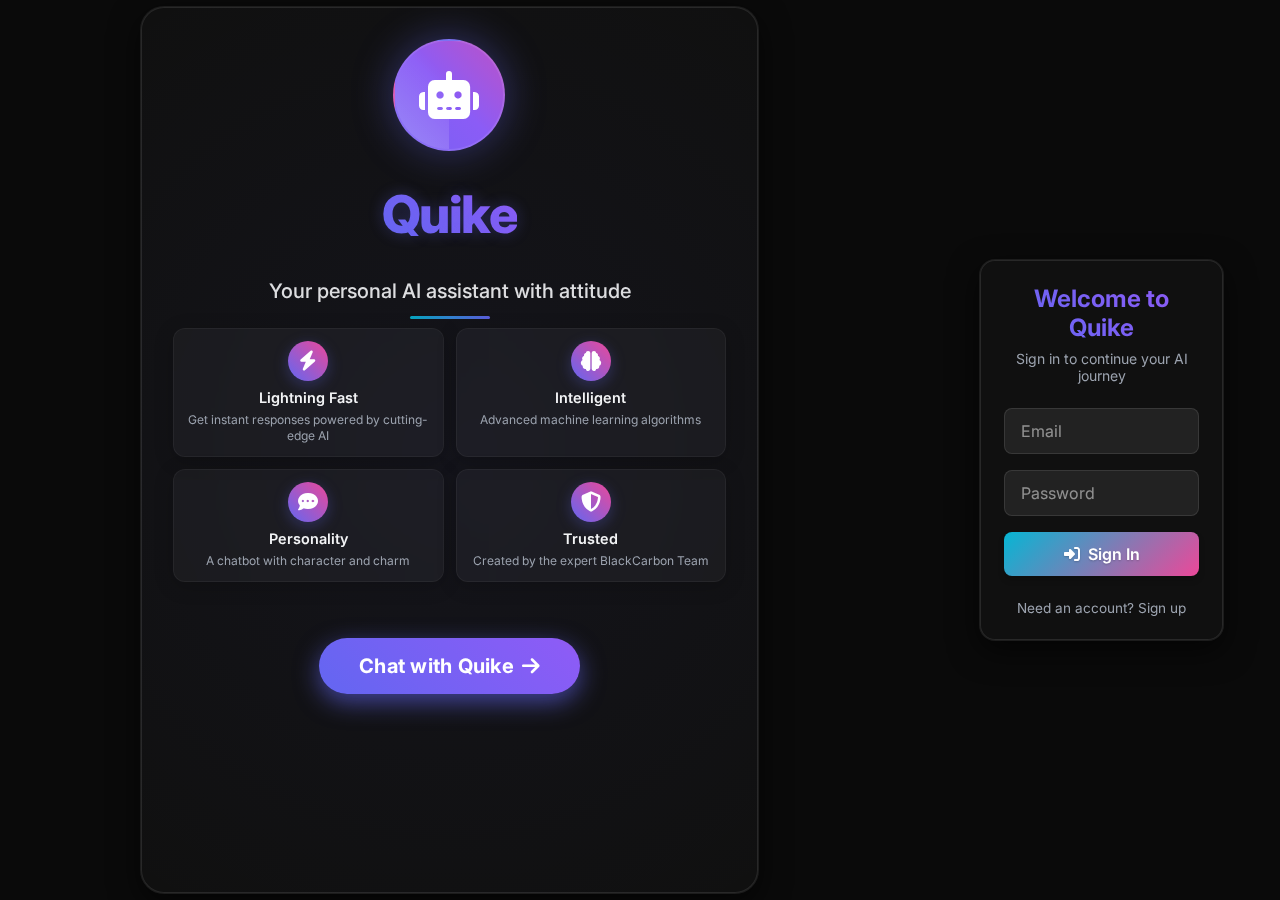
==== commit 49cae542: "change to email auth" ====
--- a/index.html
+++ b/index.html
@@ -69,9 +69,39 @@
                         <div class="login-card">
                             <h2>Welcome to Quike</h2>
                             <p>Sign in to continue your AI journey</p>
-                            <button class="google-login-btn" id="googleLoginBtn">
-                                <i class="fab fa-google"></i> Sign in with Google
-                            </button>
+                            <form id="loginForm" class="login-form">
+                                <div class="form-group">
+                                    <input type="email" id="emailInput" placeholder="Email" required>
+                                </div>
+                                <div class="form-group">
+                                    <input type="password" id="passwordInput" placeholder="Password" required>
+                                </div>
+                                <button type="submit" class="login-btn" id="loginBtn">
+                                    <i class="fas fa-sign-in-alt"></i> Sign In
+                                </button>
+                                <div class="auth-links">
+                                    <a href="#" id="showSignupLink">Need an account? Sign up</a>
+                                </div>
+                            </form>
+                            <!-- Signup Form (Hidden by default) -->
+                            <form id="signupForm" class="login-form" style="display: none;">
+                                <div class="form-group">
+                                    <input type="email" id="signupEmailInput" placeholder="Email" required>
+                                </div>
+                                <div class="form-group">
+                                    <input type="password" id="signupPasswordInput" placeholder="Password" required>
+                                </div>
+                                <div class="form-group">
+                                    <input type="password" id="confirmPasswordInput" placeholder="Confirm Password" required>
+                                </div>
+                                <button type="submit" class="login-btn" id="signupBtn">
+                                    <i class="fas fa-user-plus"></i> Create Account
+                                </button>
+                                <div class="auth-links">
+                                    <a href="#" id="showLoginLink">Already have an account? Sign in</a>
+                                </div>
+                            </form>
+                            <div id="authMessage" class="auth-message"></div>
                         </div>
                     </div>
                 </div>
@@ -132,9 +162,6 @@
                                 <h1>Quike</h1>
                             </div>
                             <div class="header-right">
-                                <a href="chat-history/history.html" class="history-button" title="View Chat History">
-                                    <i class="fas fa-history"></i>
-                                </a>
                                 <div class="header-status">
                                     <div class="status-indicator"></div>
                                     <span>Online</span>
--- a/styles.css
+++ b/styles.css
@@ -209,32 +209,104 @@
     margin-bottom: 1.25rem;
 }
 
-.google-login-btn {
+/* Login Form Styles */
+.login-form {
+    display: flex;
+    flex-direction: column;
+    gap: 1rem;
+    width: 100%;
+    margin-top: 1.5rem;
+}
+
+.form-group {
+    position: relative;
+}
+
+.form-group input {
+    width: 100%;
+    padding: 0.75rem 1rem;
+    border-radius: 0.5rem;
+    background-color: rgba(255, 255, 255, 0.08);
+    border: 1px solid rgba(255, 255, 255, 0.1);
+    color: var(--text-color);
+    font-size: 1rem;
+    transition: all 0.3s ease;
+}
+
+.form-group input:focus {
+    outline: none;
+    border-color: var(--quaternary-color);
+    box-shadow: 0 0 0 2px rgba(124, 58, 237, 0.2);
+}
+
+.form-group input::placeholder {
+    color: rgba(255, 255, 255, 0.5);
+}
+
+.login-btn {
+    background: linear-gradient(135deg, var(--quaternary-color), var(--tertiary-color));
+    color: white;
+    border: none;
+    padding: 0.75rem 1.5rem;
+    border-radius: 0.5rem;
+    font-size: 1rem;
     display: flex;
     align-items: center;
     justify-content: center;
     gap: 0.5rem;
-    background-color: white;
-    color: #333;
-    border: none;
-    border-radius: 0.5rem;
-    padding: 0.75rem 1rem;
-    font-size: 0.875rem;
-    font-weight: 500;
     cursor: pointer;
     transition: all 0.3s ease;
+    box-shadow: 0 4px 6px rgba(0, 0, 0, 0.2);
+    font-weight: 600;
+    text-shadow: 0 1px 2px rgba(0, 0, 0, 0.2);
     width: 100%;
-    box-shadow: 0 4px 10px rgba(0, 0, 0, 0.2);
-}
-
-.google-login-btn i {
-    color: #4285F4;
-    font-size: 1rem;
-}
-
-.google-login-btn:hover {
-    transform: translateY(-3px);
-    box-shadow: 0 6px 15px rgba(0, 0, 0, 0.25);
+}
+
+.login-btn:hover {
+    transform: translateY(-2px);
+    box-shadow: 0 6px 12px rgba(0, 0, 0, 0.3);
+    background: linear-gradient(135deg, var(--tertiary-color), var(--quaternary-color));
+}
+
+.auth-links {
+    display: flex;
+    justify-content: center;
+    margin-top: 0.5rem;
+    font-size: 0.85rem;
+}
+
+.auth-links a {
+    color: var(--text-secondary);
+    text-decoration: none;
+    transition: color 0.3s ease;
+}
+
+.auth-links a:hover {
+    color: var(--quaternary-color);
+    text-decoration: underline;
+}
+
+.auth-message {
+    margin-top: 1rem;
+    padding: 0.75rem;
+    border-radius: 0.5rem;
+    font-size: 0.9rem;
+    text-align: center;
+    display: none;
+}
+
+.auth-message.error {
+    background-color: rgba(220, 38, 38, 0.1);
+    color: #ef4444;
+    border: 1px solid rgba(220, 38, 38, 0.2);
+    display: block;
+}
+
+.auth-message.success {
+    background-color: rgba(16, 185, 129, 0.1);
+    color: #10b981;
+    border: 1px solid rgba(16, 185, 129, 0.2);
+    display: block;
 }
 
 .landing-content {
@@ -605,6 +677,9 @@
     flex: 1;
     overflow-y: auto;
     padding: 0.75rem;
+    display: flex;
+    flex-direction: column;
+    gap: 0.5rem;
 }
 
 .history-item {
@@ -612,48 +687,94 @@
     align-items: center;
     padding: 0.75rem;
     border-radius: 0.75rem;
-    margin-bottom: 0.5rem;
     cursor: pointer;
-    transition: all 0.2s ease;
-    background-color: rgba(255, 255, 255, 0.03);
+    transition: all 0.3s ease;
+    background: linear-gradient(135deg, rgba(30, 30, 40, 0.7), rgba(20, 20, 30, 0.7));
     border: 1px solid rgba(255, 255, 255, 0.05);
+    box-shadow: 0 2px 8px rgba(0, 0, 0, 0.1);
+    position: relative;
+    overflow: hidden;
+}
+
+.history-item::before {
+    content: '';
+    position: absolute;
+    top: 0;
+    left: 0;
+    width: 4px;
+    height: 100%;
+    background: linear-gradient(to bottom, var(--quaternary-color), var(--tertiary-color));
+    opacity: 0;
+    transition: opacity 0.3s ease;
 }
 
 .history-item:hover {
-    background-color: rgba(255, 255, 255, 0.07);
+    background: linear-gradient(135deg, rgba(40, 40, 50, 0.8), rgba(30, 30, 40, 0.8));
+    transform: translateY(-2px);
+    box-shadow: 0 4px 12px rgba(0, 0, 0, 0.15);
+}
+
+.history-item:hover::before {
+    opacity: 0.5;
 }
 
 .history-item.active {
-    background-color: rgba(99, 102, 241, 0.15);
-    border-color: rgba(99, 102, 241, 0.3);
+    background: linear-gradient(135deg, rgba(124, 58, 237, 0.15), rgba(99, 102, 241, 0.15));
+    border-color: rgba(124, 58, 237, 0.3);
+    box-shadow: 0 4px 12px rgba(124, 58, 237, 0.2);
+}
+
+.history-item.active::before {
+    opacity: 1;
 }
 
 .history-icon {
     width: 2.25rem;
     height: 2.25rem;
     border-radius: 50%;
-    background-color: rgba(255, 255, 255, 0.07);
+    background: linear-gradient(135deg, rgba(124, 58, 237, 0.1), rgba(99, 102, 241, 0.1));
     display: flex;
     align-items: center;
     justify-content: center;
     margin-right: 0.75rem;
     color: var(--text-secondary);
+    box-shadow: 0 2px 5px rgba(0, 0, 0, 0.1);
+    transition: all 0.3s ease;
+    border: 1px solid rgba(124, 58, 237, 0.2);
+}
+
+.history-item:hover .history-icon {
+    transform: scale(1.05);
+    background: linear-gradient(135deg, rgba(124, 58, 237, 0.15), rgba(99, 102, 241, 0.15));
 }
 
 .history-item.active .history-icon {
-    color: var(--primary-color);
+    color: var(--quaternary-color);
+    background: linear-gradient(135deg, rgba(124, 58, 237, 0.2), rgba(99, 102, 241, 0.2));
+    box-shadow: 0 2px 8px rgba(124, 58, 237, 0.3);
 }
 
 .history-content {
     flex: 1;
     overflow: hidden;
+    display: flex;
+    flex-direction: column;
+    gap: 0.25rem;
 }
 
 .history-title {
-    font-weight: 500;
+    font-weight: 600;
     color: var(--text-color);
-    margin-bottom: 0.25rem;
     font-size: 0.9rem;
+    white-space: nowrap;
+    overflow: hidden;
+    text-overflow: ellipsis;
+    text-shadow: 0 1px 2px rgba(0, 0, 0, 0.2);
+    transition: all 0.3s ease;
+}
+
+.history-item:hover .history-title {
+    color: var(--quaternary-color);
 }
 
 .history-preview {
@@ -662,6 +783,20 @@
     white-space: nowrap;
     overflow: hidden;
     text-overflow: ellipsis;
+    opacity: 0.8;
+    transition: all 0.3s ease;
+    line-height: 1.2;
+}
+
+.history-item:hover .history-preview {
+    opacity: 1;
+}
+
+.history-date {
+    font-size: 0.7rem;
+    color: var(--text-tertiary);
+    opacity: 0.6;
+    margin-top: 0.1rem;
 }
 
 /* Main Chat Area */
--- a/supabase-styles.css
+++ b/supabase-styles.css
@@ -7,7 +7,8 @@
     padding: 1rem;
     border-bottom: 1px solid var(--border-color);
     background-color: rgba(30, 30, 40, 0.6);
-    margin-bottom: 1rem;
+    margin-bottom: 0.5rem;
+    box-shadow: 0 2px 8px rgba(0, 0, 0, 0.2);
 }
 
 .user-avatar {
@@ -17,6 +18,7 @@
     overflow: hidden;
     margin-right: 0.75rem;
     border: 2px solid var(--quaternary-color);
+    box-shadow: 0 0 10px rgba(124, 58, 237, 0.5);
 }
 
 .user-avatar img {
@@ -36,6 +38,7 @@
     white-space: nowrap;
     overflow: hidden;
     text-overflow: ellipsis;
+    text-shadow: 0 1px 2px rgba(0, 0, 0, 0.3);
 }
 
 .user-email {
@@ -44,11 +47,49 @@
     white-space: nowrap;
     overflow: hidden;
     text-overflow: ellipsis;
+    opacity: 0.8;
+}
+
+/* Date Headers for Chat History */
+.date-header {
+    padding: 0.5rem 1rem;
+    margin: 0.5rem 0;
+    font-size: 0.8rem;
+    color: var(--text-secondary);
+    position: relative;
+    text-transform: uppercase;
+    letter-spacing: 1px;
+    font-weight: 600;
+    display: flex;
+    align-items: center;
+}
+
+.date-header span {
+    background: linear-gradient(90deg, var(--secondary-color), var(--tertiary-color));
+    padding: 0.25rem 0.75rem;
+    border-radius: 12px;
+    font-size: 0.7rem;
+    box-shadow: 0 2px 4px rgba(0, 0, 0, 0.2);
+    color: #fff;
+    text-shadow: 0 1px 2px rgba(0, 0, 0, 0.3);
+    z-index: 1;
 }
 .history-header {
     display: flex;
     justify-content: space-between;
     align-items: center;
+    padding: 0.5rem 1rem;
+    margin-bottom: 0.5rem;
+    border-bottom: 1px solid rgba(255, 255, 255, 0.1);
+}
+
+.history-header h2 {
+    font-size: 1rem;
+    font-weight: 600;
+    color: var(--text-color);
+    margin: 0;
+    text-shadow: 0 1px 2px rgba(0, 0, 0, 0.3);
+    letter-spacing: 0.5px;
 }
 
 .history-actions {
@@ -57,8 +98,8 @@
 }
 
 .new-chat-btn, .sign-out-btn {
-    background-color: var(--glass-bg);
-    border: 1px solid var(--border-color);
+    background: linear-gradient(135deg, rgba(124, 58, 237, 0.2), rgba(124, 58, 237, 0.1));
+    border: 1px solid rgba(124, 58, 237, 0.3);
     color: var(--text-color);
     width: 2rem;
     height: 2rem;
@@ -68,6 +109,7 @@
     justify-content: center;
     cursor: pointer;
     transition: all 0.3s ease;
+    box-shadow: 0 2px 5px rgba(0, 0, 0, 0.2);
 }
 
 .new-chat-btn:hover, .sign-out-btn:hover {
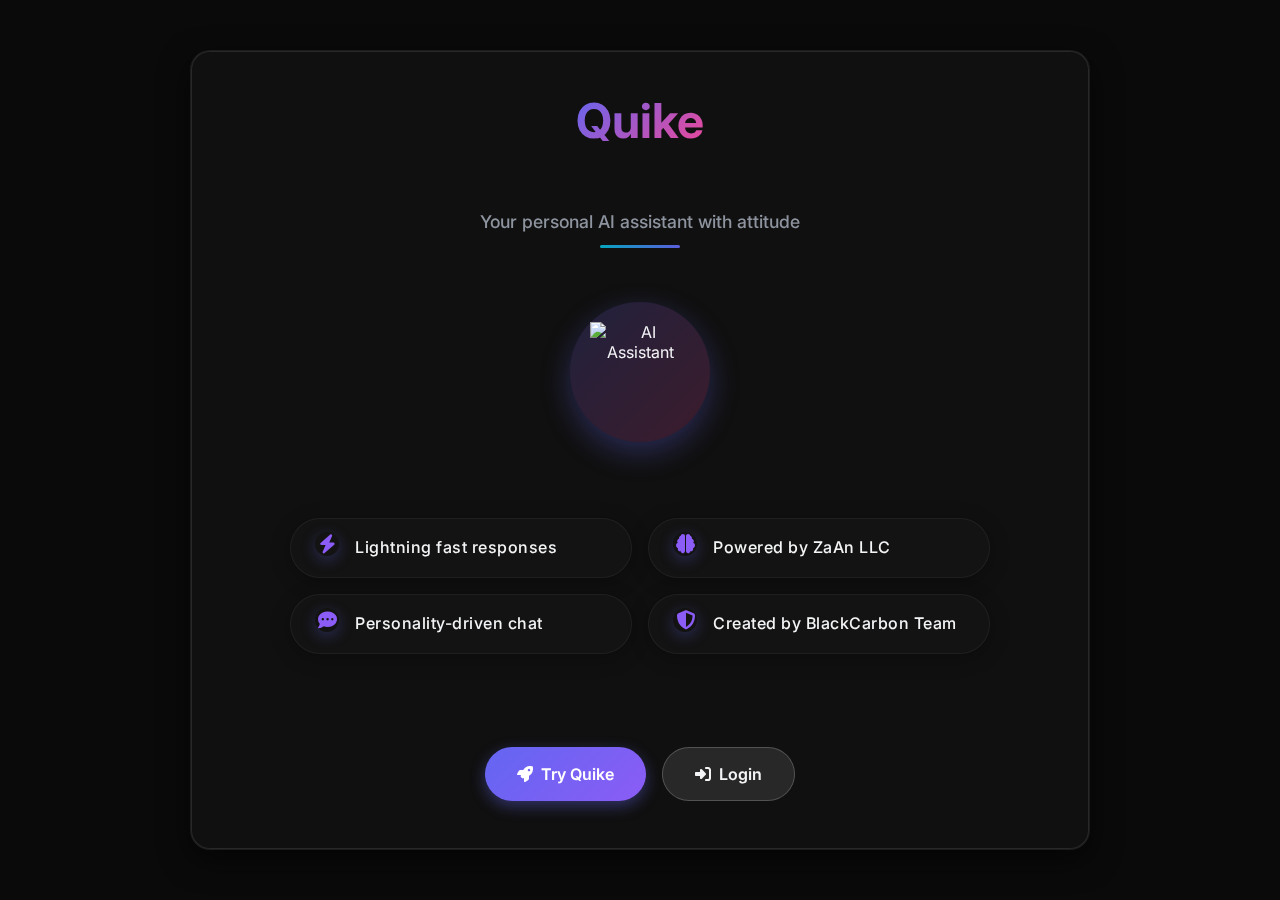
==== commit 924de521: "new updated needed more mobile menus and code snipset adjustment" ====
--- a/index.html
+++ b/index.html
@@ -4,8 +4,11 @@
     <meta charset="UTF-8">
     <meta name="viewport" content="width=device-width, initial-scale=1.0">
     <title>Quike</title>
+    <link rel="icon" type="image/png" href="https://cdn-icons-png.flaticon.com/512/4712/4712109.png">
     <link rel="stylesheet" href="styles.css">
     <link rel="stylesheet" href="supabase-styles.css">
+    <link rel="stylesheet" href="landing-modal.css">
+    <link rel="stylesheet" href="mobile-styles.css">
     <link rel="stylesheet" href="https://fonts.googleapis.com/css2?family=Inter:wght@300;400;500;600;700&display=swap">
     <link rel="stylesheet" href="https://cdnjs.cloudflare.com/ajax/libs/font-awesome/6.4.0/css/all.min.css">
     <link rel="stylesheet" href="https://cdnjs.cloudflare.com/ajax/libs/highlight.js/11.7.0/styles/atom-one-dark.min.css">
@@ -23,87 +26,93 @@
         
         <!-- Landing Page -->
         <div class="landing-page" id="landingPage">
-            <div class="landing-layout">
-                <!-- Left Side: Landing Content -->
-                <div class="landing-left">
-                    <div class="landing-content">
-                        <div class="logo-container">
-                            <div class="logo-icon">
-                                <i class="fas fa-robot"></i>
-                            </div>
-                            <h1>Quike</h1>
-                        </div>
-                        <p class="tagline">Your personal AI assistant with attitude</p>
-                        <div class="features">
-                            <div class="feature">
-                                <i class="fas fa-bolt"></i>
-                                <span>Lightning Fast</span>
-                                <p>Get instant responses powered by cutting-edge AI</p>
-                            </div>
-                            <div class="feature">
-                                <i class="fas fa-brain"></i>
-                                <span>Intelligent</span>
-                                <p>Advanced machine learning algorithms</p>
-                            </div>
-                            <div class="feature">
-                                <i class="fas fa-comment-dots"></i>
-                                <span>Personality</span>
-                                <p>A chatbot with character and charm</p>
-                            </div>
-                            <div class="feature">
-                                <i class="fas fa-shield-alt"></i>
-                                <span>Trusted</span>
-                                <p>Created by the expert BlackCarbon Team</p>
-                            </div>
-                        </div>
-                        <button id="getStartedBtn" class="get-started-btn">
-                            Chat with Quike <i class="fas fa-arrow-right"></i>
+            <div class="landing-content-centered">
+                <h1 class="app-title">Quike</h1>
+                <p class="tagline">Your personal AI assistant with attitude</p>
+                <div class="hero-image">
+                    <img src="https://cdn-icons-png.flaticon.com/512/4712/4712109.png" alt="AI Assistant">
+                </div>
+                
+                <div class="features">
+                    <div class="feature">
+                        <i class="fas fa-bolt"></i>
+                        <div class="text-content">
+                            <span>Lightning fast responses</span>
+                        </div>
+                    </div>
+                    <div class="feature">
+                        <i class="fas fa-brain"></i>
+                        <div class="text-content">
+                            <span>Powered by ZaAn LLC</span>
+                        </div>
+                    </div>
+                    <div class="feature">
+                        <i class="fas fa-comment-dots"></i>
+                        <div class="text-content">
+                            <span>Personality-driven chat</span>
+                        </div>
+                    </div>
+                    <div class="feature">
+                        <i class="fas fa-shield-alt"></i>
+                        <div class="text-content">
+                            <span>Created by BlackCarbon Team</span>
+                        </div>
+                    </div>
+                </div>
+                
+                <div class="landing-buttons">
+                    <button id="tryQuikeBtn" class="try-quike-btn">
+                        <i class="fas fa-rocket"></i> Try Quike
+                    </button>
+                    <button id="showLoginModalBtn" class="login-modal-btn">
+                        <i class="fas fa-sign-in-alt"></i> Login
+                    </button>
+                </div>
+            </div>
+        </div>
+        
+        <!-- Login Modal -->
+        <div id="loginModal" class="login-modal">
+            <div class="login-modal-content">
+                <button class="close-modal-btn animated-close" id="closeLoginModal">
+                    <i class="fas fa-times"></i>
+                </button>
+                <div class="login-card">
+                    <h2>Welcome to Quike</h2>
+                    <p>Sign in to continue your AI journey</p>
+                    <form id="loginForm" class="login-form">
+                        <div class="form-group">
+                            <input type="email" id="emailInput" placeholder="Email" required>
+                        </div>
+                        <div class="form-group">
+                            <input type="password" id="passwordInput" placeholder="Password" required>
+                        </div>
+                        <button type="submit" class="login-btn" id="loginBtn">
+                            <i class="fas fa-sign-in-alt"></i> Sign In
                         </button>
-                    </div>
-                </div>
-                
-                <!-- Right Side: Login and Illustration -->
-                <div class="landing-right">
-                    <!-- Login Section -->
-                    <div class="login-section">
-                        <div class="login-card">
-                            <h2>Welcome to Quike</h2>
-                            <p>Sign in to continue your AI journey</p>
-                            <form id="loginForm" class="login-form">
-                                <div class="form-group">
-                                    <input type="email" id="emailInput" placeholder="Email" required>
-                                </div>
-                                <div class="form-group">
-                                    <input type="password" id="passwordInput" placeholder="Password" required>
-                                </div>
-                                <button type="submit" class="login-btn" id="loginBtn">
-                                    <i class="fas fa-sign-in-alt"></i> Sign In
-                                </button>
-                                <div class="auth-links">
-                                    <a href="#" id="showSignupLink">Need an account? Sign up</a>
-                                </div>
-                            </form>
-                            <!-- Signup Form (Hidden by default) -->
-                            <form id="signupForm" class="login-form" style="display: none;">
-                                <div class="form-group">
-                                    <input type="email" id="signupEmailInput" placeholder="Email" required>
-                                </div>
-                                <div class="form-group">
-                                    <input type="password" id="signupPasswordInput" placeholder="Password" required>
-                                </div>
-                                <div class="form-group">
-                                    <input type="password" id="confirmPasswordInput" placeholder="Confirm Password" required>
-                                </div>
-                                <button type="submit" class="login-btn" id="signupBtn">
-                                    <i class="fas fa-user-plus"></i> Create Account
-                                </button>
-                                <div class="auth-links">
-                                    <a href="#" id="showLoginLink">Already have an account? Sign in</a>
-                                </div>
-                            </form>
-                            <div id="authMessage" class="auth-message"></div>
-                        </div>
-                    </div>
+                        <div class="auth-links">
+                            <a href="#" id="showSignupLink">Need an account? Sign up</a>
+                        </div>
+                    </form>
+                    <!-- Signup Form (Hidden by default) -->
+                    <form id="signupForm" class="login-form" style="display: none;">
+                        <div class="form-group">
+                            <input type="email" id="signupEmailInput" placeholder="Email" required>
+                        </div>
+                        <div class="form-group">
+                            <input type="password" id="signupPasswordInput" placeholder="Password" required>
+                        </div>
+                        <div class="form-group">
+                            <input type="password" id="confirmPasswordInput" placeholder="Confirm Password" required>
+                        </div>
+                        <button type="submit" class="login-btn" id="signupBtn">
+                            <i class="fas fa-user-plus"></i> Create Account
+                        </button>
+                        <div class="auth-links">
+                            <a href="#" id="showLoginLink">Already have an account? Sign in</a>
+                        </div>
+                    </form>
+                    <div id="authMessage" class="auth-message"></div>
                 </div>
             </div>
         </div>
@@ -112,7 +121,7 @@
         <div class="chat-container" id="chatContainer">
             <div class="chat-layout">
                 <!-- Chat History Sidebar -->
-                <div class="chat-history-sidebar">
+                <div class="chat-history-sidebar" id="sidebarPanel">
                     <div class="user-profile">
                         <div class="user-avatar">
                             <img id="userAvatar" src="https://via.placeholder.com/40" alt="User Avatar">
@@ -126,12 +135,23 @@
                         <h2>Chat History</h2>
                         <div class="history-actions">
                             <button id="newChatBtn" class="new-chat-btn" title="Start a new chat">
-                                <i class="fas fa-plus"></i>
+                                <i class="fas fa-plus"></i> New Chat
                             </button>
-                            <button id="signOutBtn" class="sign-out-btn" title="Sign out">
-                                <i class="fas fa-sign-out-alt"></i>
-                            </button>
-                        </div>
+                        </div>
+                    </div>
+                    <div class="new-chat-banner" id="newChatBanner">
+                        <button id="newChatBannerBtn" class="new-chat-banner-btn">
+                            <i class="fas fa-plus-circle"></i> Create New Chat
+                        </button>
+                    </div>
+                    <div class="login-prompt-banner" id="loginPromptBanner">
+                        <div class="login-prompt-message">
+                            <i class="fas fa-info-circle"></i>
+                            <span>Sign in to save your chat history</span>
+                        </div>
+                        <button id="sidebarLoginBtn" class="sidebar-login-btn">
+                            <i class="fas fa-sign-in-alt"></i> Sign In
+                        </button>
                     </div>
                     <div class="history-list">
                         <div class="history-item active">
@@ -152,20 +172,25 @@
                 </div>
 
                 <!-- Main Chat Area -->
+                <!-- Sidebar Toggle Button -->
+                <button id="sidebarToggle" class="sidebar-toggle" type="button">
+                    <i class="fas fa-bars"></i>
+                </button>
+                
                 <div class="main-chat-area">
                     <header class="chat-header">
                         <div class="header-content">
                             <div class="header-left">
-                                <button id="backButton" class="back-button">
-                                    <i class="fas fa-arrow-left"></i>
-                                </button>
-                                <h1>Quike</h1>
+                                <h1 id="appTitle">Quike</h1>
                             </div>
                             <div class="header-right">
                                 <div class="header-status">
                                     <div class="status-indicator"></div>
                                     <span>Online</span>
                                 </div>
+                                <button id="signOutBtn" class="logout-btn" title="Sign out">
+                                    <i class="fas fa-sign-out-alt"></i>
+                                </button>
                             </div>
                         </div>
                     </header>
@@ -192,6 +217,9 @@
                 </div>
             </div>
         </div>
+        
+        <!-- Sidebar Overlay (for mobile) -->
+        <div class="sidebar-overlay" id="sidebarOverlay"></div>
         
         <!-- Code Snippet Viewer -->
         <div class="code-viewer" id="codeViewer">
@@ -206,8 +234,194 @@
             </div>
             <pre><code id="codeContent"></code></pre>
         </div>
+        
+        <!-- Delete Confirmation Modal -->
+        <div class="confirmation-modal" id="deleteConfirmationModal">
+            <div class="confirmation-modal-content">
+                <div class="confirmation-modal-header">
+                    <h3>Delete Chat</h3>
+                    <button class="close-modal-btn animated-close" id="closeDeleteModal">
+                        <i class="fas fa-times"></i>
+                    </button>
+                </div>
+                <div class="confirmation-modal-body">
+                    <p>Are you sure you want to delete this chat?</p>
+                    <p class="confirmation-warning">This action cannot be undone.</p>
+                </div>
+                <div class="confirmation-modal-footer">
+                    <button class="cancel-btn" id="cancelDeleteBtn">Cancel</button>
+                    <button class="confirm-btn" id="confirmDeleteBtn">Delete</button>
+                </div>
+            </div>
+        </div>
     </div>
+    <script>
+        // When document is ready
+        document.addEventListener('DOMContentLoaded', function() {
+            console.log('DOM fully loaded - setting up sidebar handlers');
+            
+            // Get sidebar elements
+            const sidebar = document.getElementById('sidebarPanel');
+            const sidebarToggle = document.getElementById('sidebarToggle');
+            const sidebarOverlay = document.getElementById('sidebarOverlay');
+            
+            // Debug element existence
+            console.log('Sidebar panel exists:', !!sidebar);
+            console.log('Sidebar toggle exists:', !!sidebarToggle);
+            console.log('Sidebar overlay exists:', !!sidebarOverlay);
+            
+            if (sidebar) {
+                // Prevent clicks inside sidebar from closing it
+                sidebar.addEventListener('click', function(e) {
+                    console.log('Click inside sidebar - stopping propagation');
+                    e.stopPropagation();
+                });
+                
+                // Make all history items clickable
+                const historyItems = document.querySelectorAll('.history-item');
+                console.log('Found history items:', historyItems.length);
+                historyItems.forEach(function(item, index) {
+                    item.addEventListener('click', function(e) {
+                        console.log('History item clicked:', index);
+                        e.stopPropagation();
+                    });
+                });
+                
+                // Force sidebar to be interactive
+                sidebar.style.pointerEvents = 'auto';
+                sidebar.style.touchAction = 'auto';
+                
+                // Make all elements inside sidebar interactive
+                const allSidebarChildren = sidebar.querySelectorAll('*');
+                allSidebarChildren.forEach(function(child) {
+                    child.style.pointerEvents = 'auto';
+                    child.style.touchAction = 'auto';
+                });
+                console.log('Made all sidebar children interactive:', allSidebarChildren.length);
+            }
+            
+            // Close sidebar when escape key is pressed
+            document.addEventListener('keydown', function(e) {
+                if (e.key === 'Escape') {
+                    console.log('Escape key pressed - closing sidebar');
+                    const sidebar = document.getElementById('sidebarPanel');
+                    const overlay = document.getElementById('sidebarOverlay');
+                    if (sidebar && overlay) {
+                        sidebar.classList.remove('visible');
+                        overlay.classList.remove('visible');
+                        sidebar.style.left = '-100%';
+                        overlay.style.display = 'none';
+                    }
+                }
+            });
+            
+            // Add event listeners for sidebar toggle and overlay
+            if (sidebarToggle && sidebarOverlay) {
+                // Direct implementation of toggle functionality
+                sidebarToggle.addEventListener('click', function(e) {
+                    console.log('Sidebar toggle clicked');
+                    e.preventDefault();
+                    e.stopPropagation();
+                    
+                    const sidebar = document.getElementById('sidebarPanel');
+                    const overlay = document.getElementById('sidebarOverlay');
+                    
+                    if (!sidebar || !overlay) {
+                        console.error('Sidebar elements not found');
+                        return;
+                    }
+                    
+                    // Toggle classes
+                    sidebar.classList.toggle('visible');
+                    overlay.classList.toggle('visible');
+                    
+                    // Use requestAnimationFrame to ensure styles are applied after the class change
+                    requestAnimationFrame(() => {
+                        // Force sidebar to be visible with inline styles if visible class is present
+                        if (sidebar.classList.contains('visible')) {
+                            console.log('Making sidebar visible with inline styles');
+                            
+                            // Force the sidebar to be visible with important inline styles
+                            sidebar.setAttribute('style', 'left: 0 !important; ' +
+                                'opacity: 1 !important; ' +
+                                'visibility: visible !important; ' +
+                                'display: block !important; ' +
+                                'z-index: 99999 !important; ' +
+                                'pointer-events: auto !important; ' +
+                                'touch-action: auto !important; ' +
+                                'transform: none !important;');
+                            
+                            overlay.style.display = 'block';
+                            overlay.style.opacity = '1';
+                            overlay.style.visibility = 'visible';
+                            
+                            // Double-check position after a short delay
+                            setTimeout(() => {
+                                if (getComputedStyle(sidebar).left !== '0px') {
+                                    console.warn('Sidebar position still not 0px, forcing again');
+                                    sidebar.style.setProperty('left', '0', 'important');
+                                }
+                            }, 50);
+                        } else {
+                            console.log('Hiding sidebar with inline styles');
+                            // Reset inline styles when closing
+                            sidebar.setAttribute('style', 'left: -100% !important; ' +
+                                'pointer-events: auto !important; ' +
+                                'touch-action: auto !important;');
+                            overlay.style.display = 'none';
+                        }
+                        
+                        // Log sidebar state
+                        const computedStyle = window.getComputedStyle(sidebar);
+                        console.log('Sidebar visible class:', sidebar.classList.contains('visible'));
+                        console.log('Sidebar left:', computedStyle.left);
+                        console.log('Sidebar display:', computedStyle.display);
+                        console.log('Sidebar visibility:', computedStyle.visibility);
+                    });
+                });
+                
+                // Close sidebar when overlay is clicked
+                sidebarOverlay.addEventListener('click', function(e) {
+                    console.log('Overlay clicked - closing sidebar');
+                    e.stopPropagation();
+                    
+                    const sidebar = document.getElementById('sidebarPanel');
+                    if (!sidebar) {
+                        console.error('Sidebar not found in overlay click handler');
+                        return;
+                    }
+                    
+                    // Remove classes
+                    sidebar.classList.remove('visible');
+                    this.classList.remove('visible');
+                    
+                    // Force styles
+                    sidebar.style.cssText = 'left: -100% !important; ' +
+                        'pointer-events: auto !important; ' +
+                        'touch-action: auto !important;';
+                    
+                    this.style.cssText = 'display: none !important; ' +
+                        'opacity: 0 !important; ' +
+                        'visibility: hidden !important;';
+                    
+                    // Remove any force-sidebar style if it exists
+                    const forceStyle = document.getElementById('force-sidebar');
+                    if (forceStyle) {
+                        forceStyle.remove();
+                    }
+                });
+                
+                // Add touch events for mobile
+                sidebarToggle.addEventListener('touchend', function(e) {
+                    console.log('Touch end on sidebar toggle');
+                    e.preventDefault();
+                    // Trigger the click event handler
+                    this.click();
+                }, {passive: false});
+            }
+        });
+    </script>
     <script src="personality.js"></script>
     <script src="script.js"></script>
 </body>
-</html> +</html>--- a/styles.css
+++ b/styles.css
@@ -407,7 +407,7 @@
     position: absolute;
     width: 150%;
     height: 150%;
-    background: linear-gradient(45deg, transparent 20%, rgba(255, 255, 255, 0.2), transparent 80%);
+    background: linear-gradient(45deg, transparent, rgba(255, 255, 255, 0.2), transparent);
     top: -25%;
     left: -100%;
     animation: shine 3s infinite;
@@ -637,12 +637,20 @@
     box-shadow: none;
     border: none;
     box-sizing: border-box;
+    display: flex;
+    justify-content: center;
+    align-items: center;
 }
 
 .chat-layout {
     display: flex;
-    height: 100%;
-    width: 100%;
+    height: 95%;
+    width: 95%;
+    max-width: 95%;
+    margin: 0 auto;
+    border-radius: 16px;
+    overflow: hidden;
+    box-shadow: 0 8px 32px rgba(0, 0, 0, 0.3);
 }
 
 .chat-container.visible {
@@ -652,18 +660,91 @@
 
 /* Chat History Sidebar */
 .chat-history-sidebar {
-    width: 280px;
+    width: 300px;
     background-color: var(--header-bg);
     border-right: 1px solid var(--border-color);
     display: flex;
     flex-direction: column;
     overflow: hidden;
+    border-top-left-radius: 16px;
+    border-bottom-left-radius: 16px;
+    transition: transform 0.3s ease-in-out, width 0.3s ease-in-out;
+}
+
+/* User Profile Section */
+.user-profile {
+    display: flex;
+    align-items: center;
+    padding: 1rem 1.25rem;
+    border-bottom: 1px solid var(--border-color);
+    background-color: rgba(15, 15, 15, 0.95);
+    position: relative;
+}
+
+.user-avatar {
+    width: 40px;
+    height: 40px;
+    border-radius: 50%;
+    overflow: hidden;
+    background-color: var(--primary-color);
+    display: flex;
+    align-items: center;
+    justify-content: center;
+}
+
+.user-avatar img {
+    width: 100%;
+    height: 100%;
+    object-fit: cover;
+}
+
+.user-info {
+    flex: 1;
+    margin-left: 0.75rem;
+}
+
+.user-name {
+    font-weight: 600;
+    font-size: 0.9rem;
+    color: var(--text-color);
+}
+
+.user-email {
+    font-size: 0.75rem;
+    color: var(--text-secondary);
+    margin-top: 0.25rem;
+}
+
+.logout-btn {
+    background: none;
+    border: none;
+    color: var(--text-secondary);
+    font-size: 1rem;
+    cursor: pointer;
+    padding: 0.5rem;
+    border-radius: 50%;
+    display: flex;
+    align-items: center;
+    justify-content: center;
+    transition: all 0.2s ease;
+}
+
+.logout-btn:hover {
+    color: var(--text-color);
+    background-color: rgba(255, 255, 255, 0.1);
+}
+
+.logout-btn:active {
+    transform: scale(0.95);
 }
 
 .history-header {
     padding: 1rem 1.25rem;
     border-bottom: 1px solid var(--border-color);
     background-color: rgba(18, 18, 18, 0.95);
+    display: flex;
+    justify-content: space-between;
+    align-items: center;
 }
 
 .history-header h2 {
@@ -673,6 +754,118 @@
     margin: 0;
 }
 
+.history-actions {
+    display: flex;
+    gap: 0.5rem;
+}
+
+.new-chat-btn {
+    background: var(--accent-color);
+    color: white;
+    border: 1px solid rgba(99, 102, 241, 0.3);
+    border-radius: 0;
+    padding: 0.6rem 1.2rem;
+    font-size: 0.9rem;
+    cursor: pointer;
+    transition: all 0.2s ease;
+    display: flex;
+    align-items: center;
+    gap: 0.5rem;
+    min-width: 160px;
+    justify-content: center;
+    height: 36px;
+}
+
+.new-chat-btn:hover {
+    background: var(--accent-hover-color, #4a6bdf);
+    border-color: rgba(99, 102, 241, 0.5);
+}
+
+.new-chat-btn i {
+    font-size: 0.8rem;
+}
+
+.new-chat-banner {
+    padding: 0.75rem;
+    background: linear-gradient(to right, rgba(30, 30, 40, 0.5), rgba(20, 20, 30, 0.5));
+    border-bottom: 1px solid var(--border-color);
+}
+
+.new-chat-banner-btn {
+    width: 100%;
+    background: rgba(99, 102, 241, 0.15);
+    border: 1px dashed rgba(99, 102, 241, 0.3);
+    border-radius: 0.5rem;
+    color: var(--text-color);
+    padding: 0.75rem;
+    font-size: 0.9rem;
+    cursor: pointer;
+    display: flex;
+    align-items: center;
+    justify-content: center;
+    gap: 0.5rem;
+    transition: all 0.3s ease;
+}
+
+.new-chat-banner-btn:hover {
+    background: rgba(99, 102, 241, 0.25);
+    border-color: rgba(99, 102, 241, 0.5);
+    transform: translateY(-1px);
+}
+
+.new-chat-banner-btn i {
+    color: var(--gradient-start);
+    font-size: 1rem;
+}
+
+/* Login Prompt Banner */
+.login-prompt-banner {
+    padding: 0.75rem;
+    background: linear-gradient(to right, rgba(30, 30, 40, 0.7), rgba(20, 20, 30, 0.7));
+    border-bottom: 1px solid var(--border-color);
+    display: flex;
+    flex-direction: column;
+    gap: 0.75rem;
+}
+
+.login-prompt-message {
+    display: flex;
+    align-items: center;
+    gap: 0.5rem;
+    color: var(--text-secondary);
+    font-size: 0.85rem;
+}
+
+.login-prompt-message i {
+    color: var(--quaternary-color);
+}
+
+.sidebar-login-btn {
+    width: 100%;
+    background: rgba(99, 102, 241, 0.2);
+    border: none;
+    border-radius: 0.5rem;
+    color: var(--text-color);
+    padding: 0.6rem;
+    font-size: 0.85rem;
+    cursor: pointer;
+    display: flex;
+    align-items: center;
+    justify-content: center;
+    gap: 0.5rem;
+    transition: all 0.3s ease;
+}
+
+.sidebar-login-btn:hover {
+    background: rgba(99, 102, 241, 0.3);
+    transform: translateY(-1px);
+}
+
+.sidebar-login-btn i {
+    color: var(--gradient-start);
+    font-size: 0.9rem;
+}
+
 .history-list {
     flex: 1;
     overflow-y: auto;
@@ -680,6 +873,70 @@
     display: flex;
     flex-direction: column;
     gap: 0.5rem;
+}
+
+/* Date Headers in Chat History */
+.date-header {
+    padding: 0.5rem 0.25rem;
+    margin-top: 0.5rem;
+    font-size: 0.8rem;
+    color: var(--text-secondary);
+    position: relative;
+    text-align: center;
+}
+
+.date-header:first-child {
+    margin-top: 0;
+}
+
+.date-header span {
+    background-color: var(--header-bg);
+    padding: 0 0.75rem;
+    position: relative;
+    z-index: 1;
+    font-weight: 500;
+    letter-spacing: 0.5px;
+    text-transform: uppercase;
+}
+
+.date-header::before {
+    content: '';
+    position: absolute;
+    top: 50%;
+    left: 0;
+    right: 0;
+    height: 1px;
+    background-color: var(--border-color);
+    z-index: 0;
+}
+
+/* Loading and empty states */
+.loading-history,
+.no-history,
+.error-loading {
+    padding: 1.5rem 1rem;
+    text-align: center;
+    color: var(--text-secondary);
+    font-size: 0.9rem;
+    line-height: 1.4;
+    background: rgba(30, 30, 40, 0.3);
+    border-radius: 0.75rem;
+    margin: 1rem 0;
+    border: 1px solid var(--border-color);
+}
+
+.loading-history .spinner {
+    width: 24px;
+    height: 24px;
+    border: 3px solid rgba(99, 102, 241, 0.3);
+    border-top-color: var(--primary-color);
+    border-radius: 50%;
+    margin: 0 auto 0.75rem;
+    animation: spin 1s linear infinite;
+}
+
+@keyframes spin {
+    to { transform: rotate(360deg); }
 }
 
 .history-item {
@@ -694,6 +951,7 @@
     box-shadow: 0 2px 8px rgba(0, 0, 0, 0.1);
     position: relative;
     overflow: hidden;
+    margin-bottom: 0.35rem;
 }
 
 .history-item::before {
@@ -741,6 +999,7 @@
     box-shadow: 0 2px 5px rgba(0, 0, 0, 0.1);
     transition: all 0.3s ease;
     border: 1px solid rgba(124, 58, 237, 0.2);
+    flex-shrink: 0;
 }
 
 .history-item:hover .history-icon {
@@ -760,6 +1019,7 @@
     display: flex;
     flex-direction: column;
     gap: 0.25rem;
+    min-width: 0; /* Ensures text truncation works properly */
 }
 
 .history-title {
@@ -797,6 +1057,117 @@
     color: var(--text-tertiary);
     opacity: 0.6;
     margin-top: 0.1rem;
+    background: rgba(0, 0, 0, 0.2);
+    padding: 0.1rem 0.4rem;
+    border-radius: 3px;
+    display: inline-block;
+}
+
+/* History Actions */
+.history-actions {
+    display: flex;
+    opacity: 0;
+    transition: opacity 0.2s ease;
+}
+
+.history-item:hover .history-actions {
+    opacity: 1;
+}
+
+.delete-chat-btn {
+    background: none;
+    border: none;
+    color: var(--text-secondary);
+    cursor: pointer;
+    padding: 0.25rem;
+    font-size: 0.8rem;
+    opacity: 0.7;
+    transition: all 0.2s ease;
+}
+
+.delete-chat-btn:hover {
+    color: #ff4d4d;
+    opacity: 1;
+    transform: scale(1.1);
+}
+
+/* Notification System */
+.notification-container {
+    position: fixed;
+    top: 20px;
+    right: 20px;
+    z-index: 9999;
+    display: flex;
+    flex-direction: column;
+    gap: 10px;
+    max-width: 350px;
+}
+
+.notification {
+    display: flex;
+    align-items: center;
+    padding: 12px 15px;
+    border-radius: 8px;
+    background: var(--glass-bg);
+    backdrop-filter: blur(10px);
+    -webkit-backdrop-filter: blur(10px);
+    border: 1px solid var(--glass-border);
+    box-shadow: var(--glass-shadow);
+    color: var(--text-color);
+    transform: translateX(120%);
+    opacity: 0;
+    transition: transform 0.3s ease, opacity 0.3s ease;
+}
+
+.notification-visible {
+    transform: translateX(0);
+    opacity: 1;
+}
+
+.notification-hiding {
+    transform: translateX(120%);
+    opacity: 0;
+}
+
+.notification-icon {
+    margin-right: 12px;
+    font-size: 1.2rem;
+}
+
+.notification-content {
+    flex: 1;
+    font-size: 0.9rem;
+}
+
+.notification-close {
+    background: none;
+    border: none;
+    color: var(--text-secondary);
+    cursor: pointer;
+    padding: 0;
+    margin-left: 10px;
+    opacity: 0.7;
+    transition: opacity 0.2s ease;
+}
+
+.notification-close:hover {
+    opacity: 1;
+}
+
+.notification-info .notification-icon {
+    color: var(--quaternary-color);
+}
+
+.notification-success .notification-icon {
+    color: var(--success-color);
+}
+
+.notification-error .notification-icon {
+    color: #ff4d4d;
+}
+
+.notification-warning .notification-icon {
+    color: #ffbb33;
 }
 
 /* Main Chat Area */
@@ -805,6 +1176,69 @@
     display: flex;
     flex-direction: column;
     overflow: hidden;
+    max-width: calc(100% - 300px);
+    border-top-right-radius: 16px;
+    border-bottom-right-radius: 16px;
+    transition: max-width 0.3s ease-in-out;
+}
+
+/* Sidebar Toggle Button */
+.sidebar-toggle {
+    position: absolute;
+    left: 300px;
+    top: 30px;
+    z-index: 100;
+    width: 40px;
+    height: 40px;
+    border-radius: 50%;
+    background: rgba(255, 255, 255, 0.1);
+    backdrop-filter: blur(5px);
+    -webkit-backdrop-filter: blur(5px);
+    border: 1px solid rgba(255, 255, 255, 0.1);
+    color: white;
+    display: flex;
+    align-items: center;
+    justify-content: center;
+    cursor: pointer;
+    box-shadow: 0 4px 10px rgba(0, 0, 0, 0.2);
+    transition: all 0.3s ease;
+    transform: translateX(-50%);
+}
+
+.sidebar-toggle:hover {
+    transform: translateX(-50%) scale(1.1);
+    box-shadow: 0 6px 15px rgba(0, 0, 0, 0.4);
+}
+
+.sidebar-toggle:active {
+    transform: translateX(-50%) scale(0.95);
+}
+
+/* Sidebar Closed State */
+.sidebar-closed .chat-history-sidebar {
+    transform: translateX(-100%);
+    width: 0;
+}
+
+.sidebar-closed .main-chat-area {
+    max-width: 100%;
+}
+
+.sidebar-closed .sidebar-toggle {
+    left: 42px;
+    transform: translateX(0);
+}
+
+.sidebar-closed .sidebar-toggle:hover {
+    transform: scale(1.1);
+}
+
+.sidebar-closed .sidebar-toggle:active {
+    transform: scale(0.95);
+}
+
+.sidebar-closed .header-left {
+    margin-left: 30px;
 }
 
 /* Header Styles */
@@ -860,6 +1294,7 @@
     display: flex;
     align-items: center;
     gap: 1rem;
+    transition: margin-left 0.3s ease-in-out;
 }
 
 .back-button {
@@ -1018,7 +1453,7 @@
 .message {
     display: flex;
     flex-direction: column;
-    max-width: 90%;
+    max-width: 80%;
     animation: fadeIn 0.4s cubic-bezier(0.25, 0.8, 0.25, 1);
     position: relative;
     transform-origin: bottom;
@@ -1047,8 +1482,8 @@
 }
 
 .message-content {
-    padding: 1.25rem 1.5rem;
-    border-radius: 1.5rem;
+    padding: 1rem 1.25rem;
+    border-radius: 1.25rem;
     box-shadow: 0 4px 20px rgba(0, 0, 0, 0.15);
     position: relative;
     z-index: 1;
@@ -1123,7 +1558,7 @@
 
 /* Input Area */
 .chat-input-container {
-    padding: 1rem 1.5rem;
+    padding: 1.25rem 2rem;
     background: linear-gradient(to top, var(--bg-color), rgba(10, 10, 10, 0.85));
     border-top: 1px solid var(--border-color);
     position: sticky;
@@ -1137,13 +1572,14 @@
 .input-wrapper {
     display: flex;
     background-color: rgba(30, 30, 30, 0.7);
-    border-radius: 3rem;
+    border-radius: 2rem;
     overflow: hidden;
-    padding: 0.25rem 0.25rem 0.25rem 1.75rem;
+    padding: 0.25rem 0.25rem 0.25rem 1.5rem;
     border: 1px solid var(--border-color);
     transition: all 0.3s cubic-bezier(0.25, 0.8, 0.25, 1);
     box-shadow: 0 5px 15px rgba(0, 0, 0, 0.2);
     position: relative;
+    height: 3.75rem;
 }
 
 .input-wrapper::before {
@@ -1176,8 +1612,8 @@
     border: none;
     outline: none;
     color: var(--text-color);
-    font-size: 1.125rem;
-    padding: 1rem 0;
+    font-size: 1rem;
+    padding: 0.75rem 0;
     font-weight: 400;
     letter-spacing: 0.2px;
 }
@@ -1198,8 +1634,8 @@
     color: white;
     border: none;
     border-radius: 50%;
-    width: 3.5rem;
-    height: 3.5rem;
+    width: 3.25rem;
+    height: 3.25rem;
     display: flex;
     align-items: center;
     justify-content: center;
@@ -1306,11 +1742,15 @@
     }
     
     .chat-container {
-        max-width: 1000px;
-        height: 90vh;
-        margin: 5vh auto;
-        border: 1px solid var(--border-color);
-        box-shadow: 0 15px 50px rgba(0, 0, 0, 0.6);
+        max-width: 100%;
+        height: 100vh;
+        margin: 0;
+        border: none;
+        box-shadow: none;
+        padding: 0;
+        display: flex;
+        justify-content: center;
+        align-items: center;
     }
     
     .features {
@@ -1541,6 +1981,13 @@
     .input-wrapper {
         padding: 0.25rem 0.25rem 0.25rem 1.25rem;
     }
+}
+
+/* Modal Z-Index Fixes */
+.code-viewer,
+.confirmation-modal,
+.login-modal {
+    z-index: 2000 !important; /* Higher than sidebar elements */
 }
 
 /* Markdown Styles */
@@ -1709,4 +2156,198 @@
     font-family: monospace;
     font-size: 0.9em;
     line-height: 1.5;
+}
+
+/* Delete Confirmation Modal */
+.confirmation-modal {
+    position: fixed;
+    top: 0;
+    left: 0;
+    width: 100%;
+    height: 100%;
+    background-color: rgba(0, 0, 0, 0.85); /* Increased opacity for darker background */
+    backdrop-filter: blur(5px); /* Add blur effect for better visibility */
+    -webkit-backdrop-filter: blur(5px); /* For Safari support */
+    display: flex;
+    justify-content: center;
+    align-items: center;
+    z-index: 1000;
+    visibility: hidden;
+    opacity: 0;
+    transition: visibility 0.3s, opacity 0.3s;
+}
+
+.confirmation-modal.visible {
+    visibility: visible;
+    opacity: 1;
+}
+
+.confirmation-modal-content {
+    background: var(--bg-secondary);
+    border-radius: 12px;
+    width: 90%;
+    max-width: 400px;
+    box-shadow: 0 5px 30px rgba(0, 0, 0, 0.5); /* Increased shadow for better depth */
+    border: 1px solid rgba(255, 255, 255, 0.1); /* Subtle border for better definition */
+    overflow: hidden;
+    transform: translateY(20px);
+    transition: transform 0.3s;
+}
+
+.confirmation-modal.visible .confirmation-modal-content {
+    transform: translateY(0);
+}
+
+.confirmation-modal-header {
+    padding: 15px 20px;
+    border-bottom: 1px solid var(--border-color);
+    display: flex;
+    justify-content: space-between;
+    align-items: center;
+}
+
+.confirmation-modal-header h3 {
+    margin: 0;
+    font-size: 1.1rem;
+    color: var(--text-color);
+}
+
+.close-modal-btn {
+    background: none;
+    border: none;
+    color: var(--text-secondary);
+    cursor: pointer;
+    font-size: 1.1rem;
+    padding: 5px;
+    transition: color 0.2s;
+}
+
+.close-modal-btn:hover {
+    color: var(--text-color);
+}
+
+.confirmation-modal-body {
+    padding: 20px;
+}
+
+.confirmation-modal-body p {
+    margin: 0 0 10px;
+    color: var(--text-color);
+}
+
+.confirmation-warning {
+    color: var(--danger-color) !important;
+    font-size: 0.9rem;
+    opacity: 0.8;
+}
+
+.confirmation-modal-footer {
+    padding: 15px 20px;
+    border-top: 1px solid var(--border-color);
+    display: flex;
+    justify-content: flex-end;
+    gap: 10px;
+}
+
+.cancel-btn, .confirm-btn {
+    padding: 8px 16px;
+    border-radius: 6px;
+    font-size: 0.9rem;
+    font-weight: 500;
+    cursor: pointer;
+    transition: all 0.2s;
+}
+
+.cancel-btn {
+    background: var(--bg-tertiary);
+    color: var(--text-secondary);
+    border: 1px solid var(--border-color);
+}
+
+.confirm-btn {
+    background: var(--danger-color);
+    color: white;
+    border: 1px solid var(--danger-color);
+}
+
+.cancel-btn:hover {
+    background: var(--bg-hover);
+    color: var(--text-color);
+    transform: translateY(-1px);
+    box-shadow: 0 2px 5px rgba(0, 0, 0, 0.1);
+}
+
+.confirm-btn:hover {
+    background: var(--danger-hover-color, #d32f2f);
+    border-color: var(--danger-hover-color, #d32f2f);
+    transform: translateY(-1px);
+    box-shadow: 0 2px 5px rgba(0, 0, 0, 0.2);
+}
+
+/* Empty chat state */
+.empty-chat-message {
+    display: flex;
+    flex-direction: column;
+    align-items: center;
+    justify-content: center;
+    text-align: center;
+    height: 100%;
+    padding: 2rem;
+    color: var(--text-secondary);
+}
+
+.empty-chat-icon {
+    font-size: 3rem;
+    margin-bottom: 1rem;
+    color: var(--text-tertiary, #555);
+    opacity: 0.7;
+}
+
+.empty-chat-message h3 {
+    font-size: 1.5rem;
+    margin: 0.5rem 0;
+    color: var(--text-color);
+}
+
+.empty-chat-message p {
+    font-size: 1rem;
+    margin: 0.5rem 0 1.5rem;
+}
+
+.no-history {
+    display: flex;
+    flex-direction: column;
+    align-items: center;
+    justify-content: center;
+    padding: 2rem 1rem;
+    text-align: center;
+    color: var(--text-secondary);
+}
+
+.no-history p {
+    margin: 0 0 1rem;
+}
+
+.new-chat-btn {
+    background: var(--accent-color);
+    color: white;
+    border: none;
+    border-radius: 6px;
+    padding: 0.5rem 1rem;
+    font-size: 0.9rem;
+    cursor: pointer;
+    transition: all 0.2s ease;
+    display: flex;
+    align-items: center;
+    gap: 0.5rem;
+}
+
+.new-chat-btn:hover {
+    background: var(--accent-hover-color, #4a6bdf);
+    transform: translateY(-1px);
+    box-shadow: 0 2px 5px rgba(0, 0, 0, 0.1);
+}
+
+.new-chat-btn i {
+    font-size: 0.8rem;
 }--- a/landing-modal.css
+++ b/landing-modal.css
@@ -0,0 +1,327 @@
+/* Redesigned Landing Page Styles */
+.landing-page {
+    height: 100vh;
+    width: 100%;
+    display: flex;
+    justify-content: center;
+    align-items: center;
+    position: relative;
+    z-index: 1;
+    opacity: 1;
+    transform: scale(1);
+    transition: opacity 0.5s ease, transform 0.5s ease;
+}
+
+.landing-page.hidden {
+    opacity: 0;
+    transform: scale(1.1);
+}
+
+.landing-content-centered {
+    width: 90%;
+    max-width: 900px;
+    height: 90vh;
+    max-height: 800px;
+    background: var(--glass-bg);
+    backdrop-filter: blur(10px);
+    -webkit-backdrop-filter: blur(10px);
+    border-radius: 20px;
+    padding: 2rem;
+    text-align: center;
+    box-shadow: var(--glass-shadow);
+    border: 1px solid var(--glass-border);
+    display: flex;
+    flex-direction: column;
+    align-items: center;
+    justify-content: space-between;
+    overflow: hidden;
+    position: relative;
+}
+
+.hero-image {
+    margin: 0;
+    width: 140px;
+    height: 140px;
+    border-radius: 50%;
+    background: linear-gradient(135deg, rgba(99, 102, 241, 0.2), rgba(236, 72, 153, 0.2));
+    display: flex;
+    align-items: center;
+    justify-content: center;
+    box-shadow: 0 10px 30px rgba(99, 102, 241, 0.3);
+    animation: float 6s infinite ease-in-out;
+}
+
+@keyframes float {
+    0%, 100% {
+        transform: translateY(0);
+    }
+    50% {
+        transform: translateY(-15px);
+    }
+}
+
+.hero-image img {
+    width: 100px;
+    height: 100px;
+    object-fit: contain;
+}
+
+.app-title {
+    font-size: 3rem;
+    font-weight: 700;
+    background: linear-gradient(135deg, var(--gradient-start), var(--gradient-end));
+    -webkit-background-clip: text;
+    background-clip: text;
+    -webkit-text-fill-color: transparent;
+    margin: 0.5rem 0;
+}
+
+.tagline {
+    font-size: 1.1rem;
+    color: var(--text-secondary);
+    margin: 0 0 1rem 0;
+}
+
+.features {
+    display: grid;
+    grid-template-columns: repeat(2, 1fr);
+    grid-template-areas:
+        "card1 card2"
+        "card3 card4";
+    gap: 1rem;
+    width: 100%;
+    max-width: 700px;
+    margin: 1.5rem 0;
+}
+
+.feature:nth-child(1) {
+    grid-area: card1;
+}
+
+.feature:nth-child(2) {
+    grid-area: card2;
+}
+
+.feature:nth-child(3) {
+    grid-area: card3;
+}
+
+.feature:nth-child(4) {
+    grid-area: card4;
+}
+
+.feature {
+    background: rgba(20, 20, 20, 0.95);
+    border-radius: 50px;
+    padding: 0.8rem 1.5rem;
+    display: flex;
+    flex-direction: row;
+    align-items: center;
+    text-align: left;
+    transition: all 0.3s ease;
+    box-shadow: 0 4px 20px rgba(0, 0, 0, 0.3);
+    border: 1px solid rgba(80, 80, 80, 0.2);
+    position: relative;
+    overflow: hidden;
+    width: 100%;
+    justify-self: center;
+    height: 60px;
+}
+
+.feature::before {
+    content: none;
+}
+
+.feature:hover {
+    transform: translateY(-3px);
+    box-shadow: 0 8px 25px rgba(0, 0, 0, 0.2);
+    background: rgba(30, 30, 30, 0.95);
+}
+
+.feature i {
+    font-size: 1.2rem;
+    margin-right: 1rem;
+    color: #8b5cf6;
+    background: none;
+    flex-shrink: 0;
+    width: 24px;
+    height: 24px;
+    display: flex;
+    align-items: center;
+    justify-content: center;
+}
+
+.feature .text-content {
+    display: flex;
+    flex-direction: column;
+}
+
+.feature span {
+    font-weight: 500;
+    font-size: 1rem;
+    color: var(--text-color);
+    letter-spacing: 0.5px;
+}
+
+.feature p {
+    font-size: 0.75rem;
+    color: var(--text-secondary);
+    line-height: 1.3;
+    margin: 0;
+    opacity: 0.9;
+}
+
+.landing-buttons {
+    display: flex;
+    gap: 1rem;
+    margin-top: 1rem;
+    margin-bottom: 1rem;
+}
+
+.try-quike-btn {
+    background: linear-gradient(135deg, var(--gradient-start), var(--gradient-mid));
+    color: white;
+    border: none;
+    border-radius: 50px;
+    padding: 1rem 2rem;
+    font-size: 1rem;
+    font-weight: 600;
+    cursor: pointer;
+    display: flex;
+    align-items: center;
+    gap: 0.5rem;
+    transition: all 0.3s ease;
+    box-shadow: 0 5px 15px rgba(99, 102, 241, 0.4);
+}
+
+.try-quike-btn:hover {
+    transform: translateY(-5px);
+    box-shadow: 0 8px 25px rgba(99, 102, 241, 0.5);
+}
+
+.login-modal-btn {
+    background: rgba(255, 255, 255, 0.1);
+    color: var(--text-color);
+    border: 1px solid rgba(255, 255, 255, 0.2);
+    border-radius: 50px;
+    padding: 1rem 2rem;
+    font-size: 1rem;
+    font-weight: 600;
+    cursor: pointer;
+    display: flex;
+    align-items: center;
+    gap: 0.5rem;
+    transition: all 0.3s ease;
+}
+
+.login-modal-btn:hover {
+    background: rgba(255, 255, 255, 0.2);
+    transform: translateY(-3px);
+}
+
+/* Login Modal Styles */
+.login-modal {
+    position: fixed;
+    top: 0;
+    left: 0;
+    width: 100%;
+    height: 100%;
+    background: rgba(0, 0, 0, 0.8);
+    backdrop-filter: blur(5px);
+    -webkit-backdrop-filter: blur(5px);
+    display: flex;
+    align-items: center;
+    justify-content: center;
+    z-index: 1000;
+    opacity: 0;
+    visibility: hidden;
+    transition: opacity 0.3s ease, visibility 0.3s ease;
+}
+
+.login-modal.visible {
+    opacity: 1;
+    visibility: visible;
+}
+
+.login-modal-content {
+    width: 90%;
+    max-width: 400px;
+    background: var(--card-bg);
+    border-radius: 16px;
+    box-shadow: 0 20px 40px rgba(0, 0, 0, 0.4);
+    position: relative;
+    transform: translateY(30px);
+    opacity: 0;
+    transition: transform 0.5s ease, opacity 0.5s ease;
+}
+
+.login-modal.visible .login-modal-content {
+    transform: translateY(0);
+    opacity: 1;
+}
+
+.animated-close {
+    width: 36px;
+    height: 36px;
+    background: rgba(255, 255, 255, 0.1);
+    border-radius: 50%;
+    transition: all 0.3s ease;
+    box-shadow: 0 2px 10px rgba(0, 0, 0, 0.2);
+    overflow: hidden;
+    z-index: 10;
+}
+
+.animated-close i {
+    transition: transform 0.4s ease, color 0.3s ease;
+    font-size: 1.2rem;
+}
+
+.animated-close:hover {
+    background: rgba(236, 72, 153, 0.2);
+    box-shadow: 0 4px 15px rgba(236, 72, 153, 0.3);
+    transform: scale(1.1);
+}
+
+.animated-close:hover i {
+    transform: rotate(180deg);
+    color: var(--tertiary-color);
+}
+
+@keyframes pulse-close {
+    0% {
+        box-shadow: 0 0 0 0 rgba(236, 72, 153, 0.4);
+    }
+    70% {
+        box-shadow: 0 0 0 10px rgba(236, 72, 153, 0);
+    }
+    100% {
+        box-shadow: 0 0 0 0 rgba(236, 72, 153, 0);
+    }
+}
+
+.animated-close:active {
+    animation: pulse-close 0.5s;
+    transform: scale(0.95);
+}
+
+.close-modal-btn {
+    position: absolute;
+    top: 15px;
+    right: 15px;
+    background: none;
+    border: none;
+    color: var(--text-secondary);
+    font-size: 1.2rem;
+    cursor: pointer;
+    padding: 5px;
+    border-radius: 50%;
+    display: flex;
+    align-items: center;
+    justify-content: center;
+    transition: all 0.2s ease;
+}
+
+.close-modal-btn:hover {
+    color: var(--text-color);
+    background: rgba(255, 255, 255, 0.1);
+}
--- a/mobile-styles.css
+++ b/mobile-styles.css
@@ -0,0 +1,319 @@
+/* Mobile Responsive Styles for QuikeChatbot */
+
+/* Base Mobile Styles */
+@media (max-width: 767px) {
+    /* General Layout */
+    html, body {
+        overflow: hidden;
+        height: 100%;
+        width: 100%;
+        max-width: 100%;
+    }
+    
+    .app-container {
+        height: 100%;
+        width: 100%;
+        max-width: 100vw;
+        overflow: hidden;
+    }
+    
+    /* Chat Container */
+    #chatContainer {
+        display: flex !important;
+        width: 100% !important;
+        max-width: 100% !important;
+        padding: 0 !important;
+        margin: 0 !important;
+        overflow: hidden !important;
+    }
+    
+    /* Chat Layout */
+    .chat-layout {
+        flex-direction: column;
+        height: 100%;
+        width: 100vw;
+        max-width: 100vw;
+        position: relative;
+        overflow: hidden;
+        padding: 0;
+        margin: 0;
+    }
+    
+    /* ======= SIDEBAR STYLES ======= */
+    /* Sidebar Toggle Button */
+    .sidebar-toggle {
+        position: fixed;
+        top: 15px;
+        left: 15px;
+        z-index: 9997;
+        background: var(--glass-bg);
+        border: 1px solid var(--glass-border);
+        border-radius: 50%;
+        width: 35px;
+        height: 35px;
+        display: flex;
+        align-items: center;
+        justify-content: center;
+        cursor: pointer;
+        box-shadow: 0 2px 10px rgba(0, 0, 0, 0.2);
+    }
+    
+    /* Sidebar Panel */
+    .chat-history-sidebar {
+        position: fixed !important;
+        top: 0 !important;
+        left: -100% !important;
+        width: 280px !important;
+        height: 100% !important;
+        z-index: 99999 !important;
+        background-color: var(--bg-color) !important;
+        box-shadow: 2px 0 10px rgba(0, 0, 0, 0.3) !important;
+        transition: left 0.3s ease !important;
+        overflow-y: auto !important;
+        pointer-events: auto !important;
+        touch-action: auto !important;
+        display: block !important; /* Always keep it in the DOM */
+        visibility: visible !important; /* Keep it visible but off-screen */
+        opacity: 1 !important; /* Keep it fully opaque */
+        transform: translateZ(0) !important; /* Force hardware acceleration */
+        will-change: left !important; /* Optimize for animation */
+    }
+    
+    /* This is the critical selector - must override any other styles */
+    .chat-history-sidebar.visible {
+        left: 0 !important;
+        right: auto !important;
+        pointer-events: auto !important;
+        touch-action: auto !important;
+        opacity: 1 !important;
+        visibility: visible !important;
+        transform: translateZ(0) !important;
+    }
+    
+    /* Ensure the sidebar is visible when the visible class is added - most specific selector */
+    body .app-container .chat-container .chat-layout .chat-history-sidebar.visible {
+        left: 0 !important;
+        transform: none !important;
+        -webkit-transform: none !important;
+        -moz-transform: none !important;
+        -ms-transform: none !important;
+        -o-transform: none !important;
+        margin-left: 0 !important;
+        position: fixed !important;
+        display: block !important;
+        visibility: visible !important;
+    }
+    
+    /* Make all sidebar children interactive */
+    .chat-history-sidebar * {
+        pointer-events: auto !important;
+        touch-action: auto !important;
+    }
+    
+    /* Ensure sidebar elements are interactive */
+    .chat-history-sidebar .history-item,
+    .chat-history-sidebar .new-chat-btn,
+    .chat-history-sidebar .sidebar-login-btn,
+    .chat-history-sidebar .user-profile,
+    .chat-history-sidebar .history-header {
+        pointer-events: auto !important;
+        touch-action: auto !important;
+        cursor: pointer !important;
+        position: relative !important;
+        z-index: 100000 !important; /* Higher than sidebar itself */
+    }
+    
+    /* Sidebar Overlay */
+    .sidebar-overlay {
+        display: none !important;
+        position: fixed !important;
+        top: 0 !important;
+        left: 0 !important;
+        width: 100% !important;
+        height: 100% !important;
+        background: rgba(0, 0, 0, 0.5) !important;
+        z-index: 99998 !important;
+        opacity: 0 !important;
+        transition: opacity 0.3s ease !important;
+        pointer-events: auto !important;
+    }
+    
+    /* Force the overlay to be visible and interactive */
+    .sidebar-overlay.visible {
+        display: block !important;
+        opacity: 1 !important;
+        visibility: visible !important;
+        pointer-events: auto !important;
+        position: fixed !important;
+        top: 0 !important;
+        left: 0 !important;
+        width: 100% !important;
+        height: 100% !important;
+        background: rgba(0, 0, 0, 0.5) !important;
+        z-index: 99998 !important;
+    }
+    
+    /* App Title */
+    #appTitle {
+        margin-left: 45px;
+    }
+    
+    /* ======= CHAT AREA STYLES ======= */
+    /* Main Chat Area */
+    .main-chat-area {
+        width: 100%;
+        max-width: 100vw;
+        height: 100%;
+        display: flex;
+        flex-direction: column;
+        padding-top: 60px;
+        margin: 0;
+        padding-left: 0;
+        padding-right: 0;
+        position: absolute;
+        left: 0;
+        right: 0;
+        overflow: hidden;
+    }
+    
+    /* Chat Header */
+    .chat-header {
+        position: fixed;
+        top: 0;
+        left: 0;
+        width: 100%;
+        z-index: 100;
+        padding: 10px;
+        height: 60px;
+        background-color: var(--header-bg);
+    }
+    
+    /* Chat Messages */
+    .chat-messages {
+        flex: 1;
+        overflow-y: auto;
+        width: 100%;
+        max-width: 100%;
+        padding: 10px;
+        padding-bottom: 70px;
+        margin: 0;
+    }
+    
+    /* Message Bubbles */
+    .message {
+        max-width: 80%;
+        margin-bottom: 8px;
+        width: auto;
+    }
+    
+    .bot-message {
+        margin-right: auto;
+        margin-left: 5px;
+    }
+    
+    .user-message {
+        margin-left: auto;
+        margin-right: 5px;
+    }
+    
+    .message-content {
+        max-width: 100%;
+        padding: 8px 12px;
+        font-size: 14px;
+        line-height: 1.4;
+    }
+    
+    .message-content p {
+        word-break: break-word;
+        margin: 0;
+        padding: 0;
+    }
+    
+    .message-time {
+        font-size: 10px;
+        margin-top: 2px;
+        opacity: 0.7;
+    }
+    
+    /* Chat Input Container */
+    .chat-input-container {
+        position: fixed;
+        bottom: 0;
+        left: 0;
+        width: 100%;
+        padding: 10px;
+        background: var(--bg-color);
+        border-top: 1px solid var(--border-color);
+        z-index: 100;
+    }
+    
+    .input-wrapper {
+        display: flex;
+        width: 100%;
+    }
+    
+    #userInput {
+        flex: 1;
+        padding: 12px;
+        border-radius: 20px;
+        font-size: 14px;
+    }
+    
+    /* ======= MODAL STYLES ======= */
+    /* Code Viewer */
+    .code-viewer {
+        width: 100%;
+        height: 80%;
+        max-width: 100%;
+        border-radius: 10px;
+        z-index: 10000;
+    }
+    
+    /* Delete Confirmation Modal */
+    .confirmation-modal {
+        z-index: 10000;
+    }
+    
+    .confirmation-modal-content {
+        width: 90%;
+        max-width: 320px;
+    }
+    
+    /* Empty Chat Message */
+    .empty-chat-message {
+        padding: 1rem;
+    }
+    
+    /* No History */
+    .no-history {
+        padding: 1rem;
+    }
+    
+    /* Small Phone Screens */
+    @media (max-width: 375px) {
+        .chat-history-sidebar {
+            width: 250px;
+        }
+        
+        .message {
+            max-width: 90%;
+        }
+        
+        .chat-header .header-content {
+            padding: 0 5px;
+        }
+        
+        #appTitle {
+            font-size: 1.2rem;
+        }
+        
+        .chat-input-container {
+            padding: 8px;
+        }
+        
+        #userInput {
+            padding: 10px;
+            font-size: 13px;
+        }
+    }
+}
